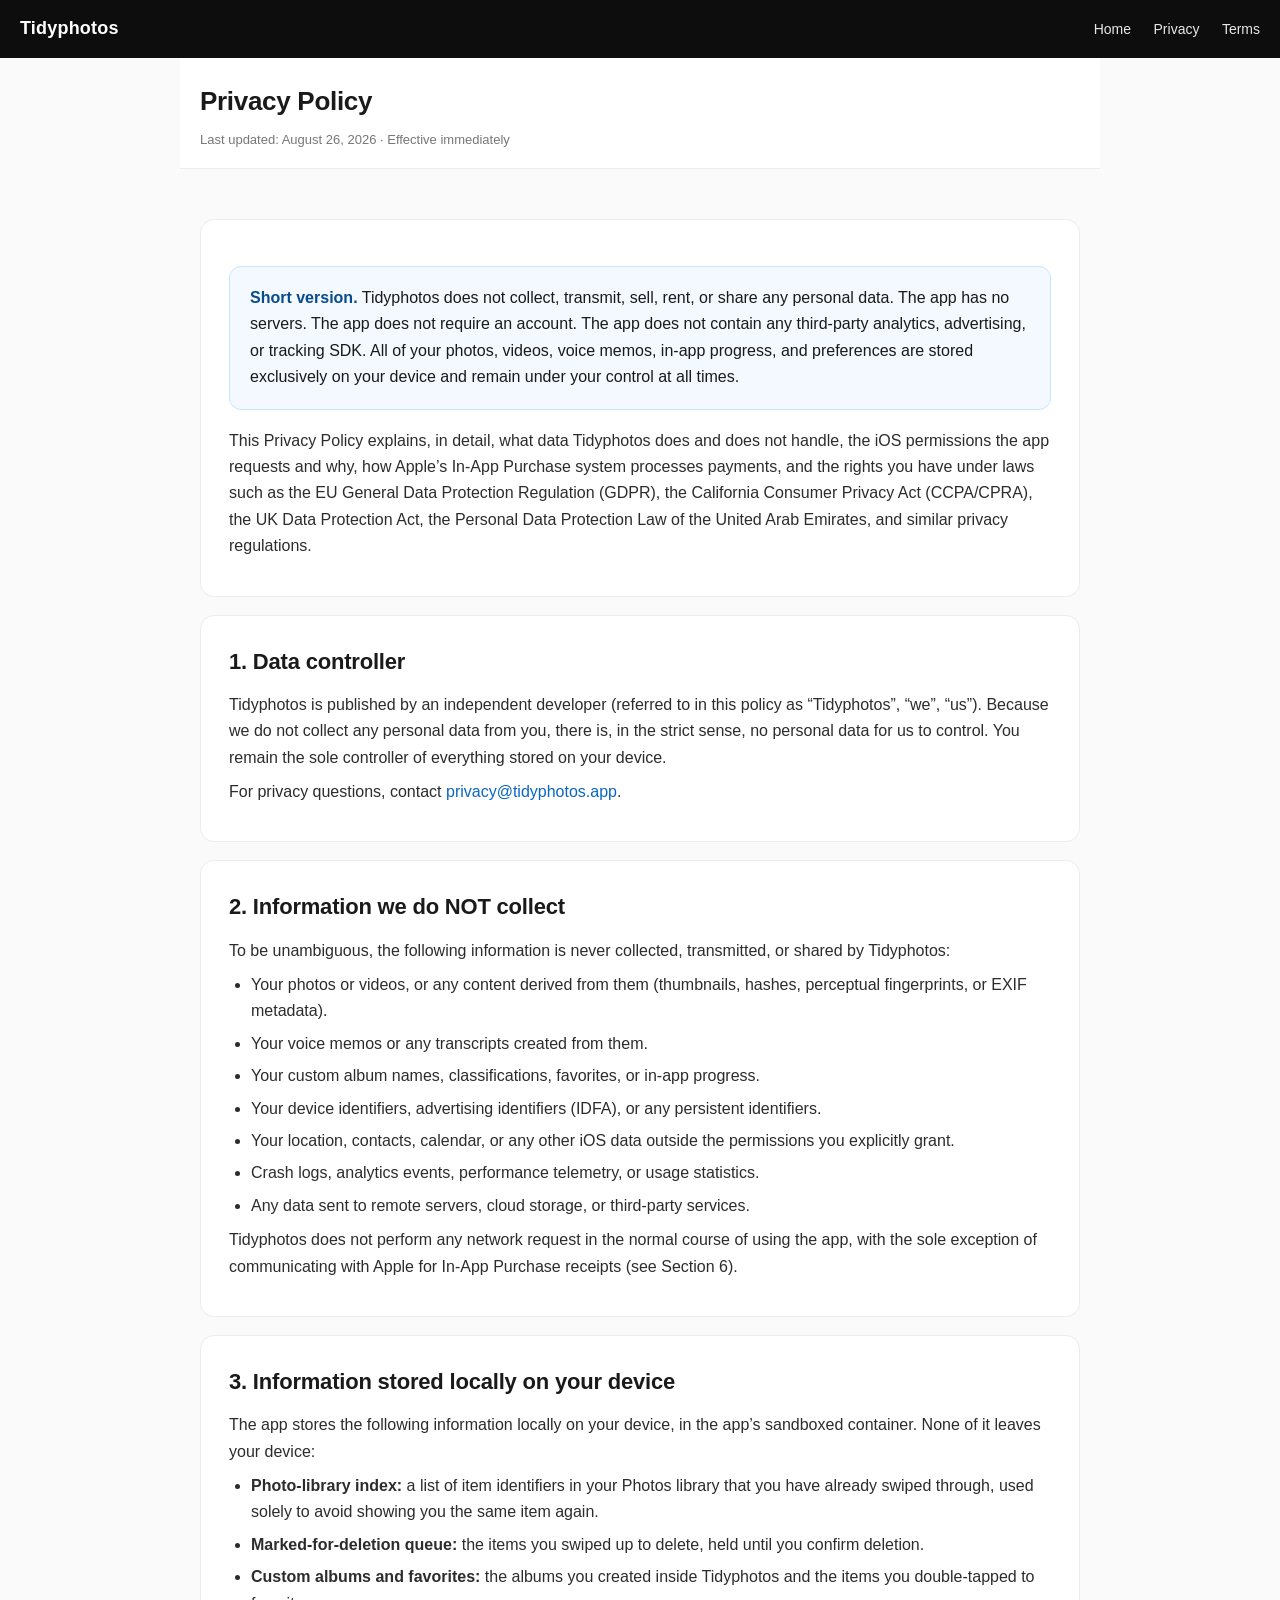
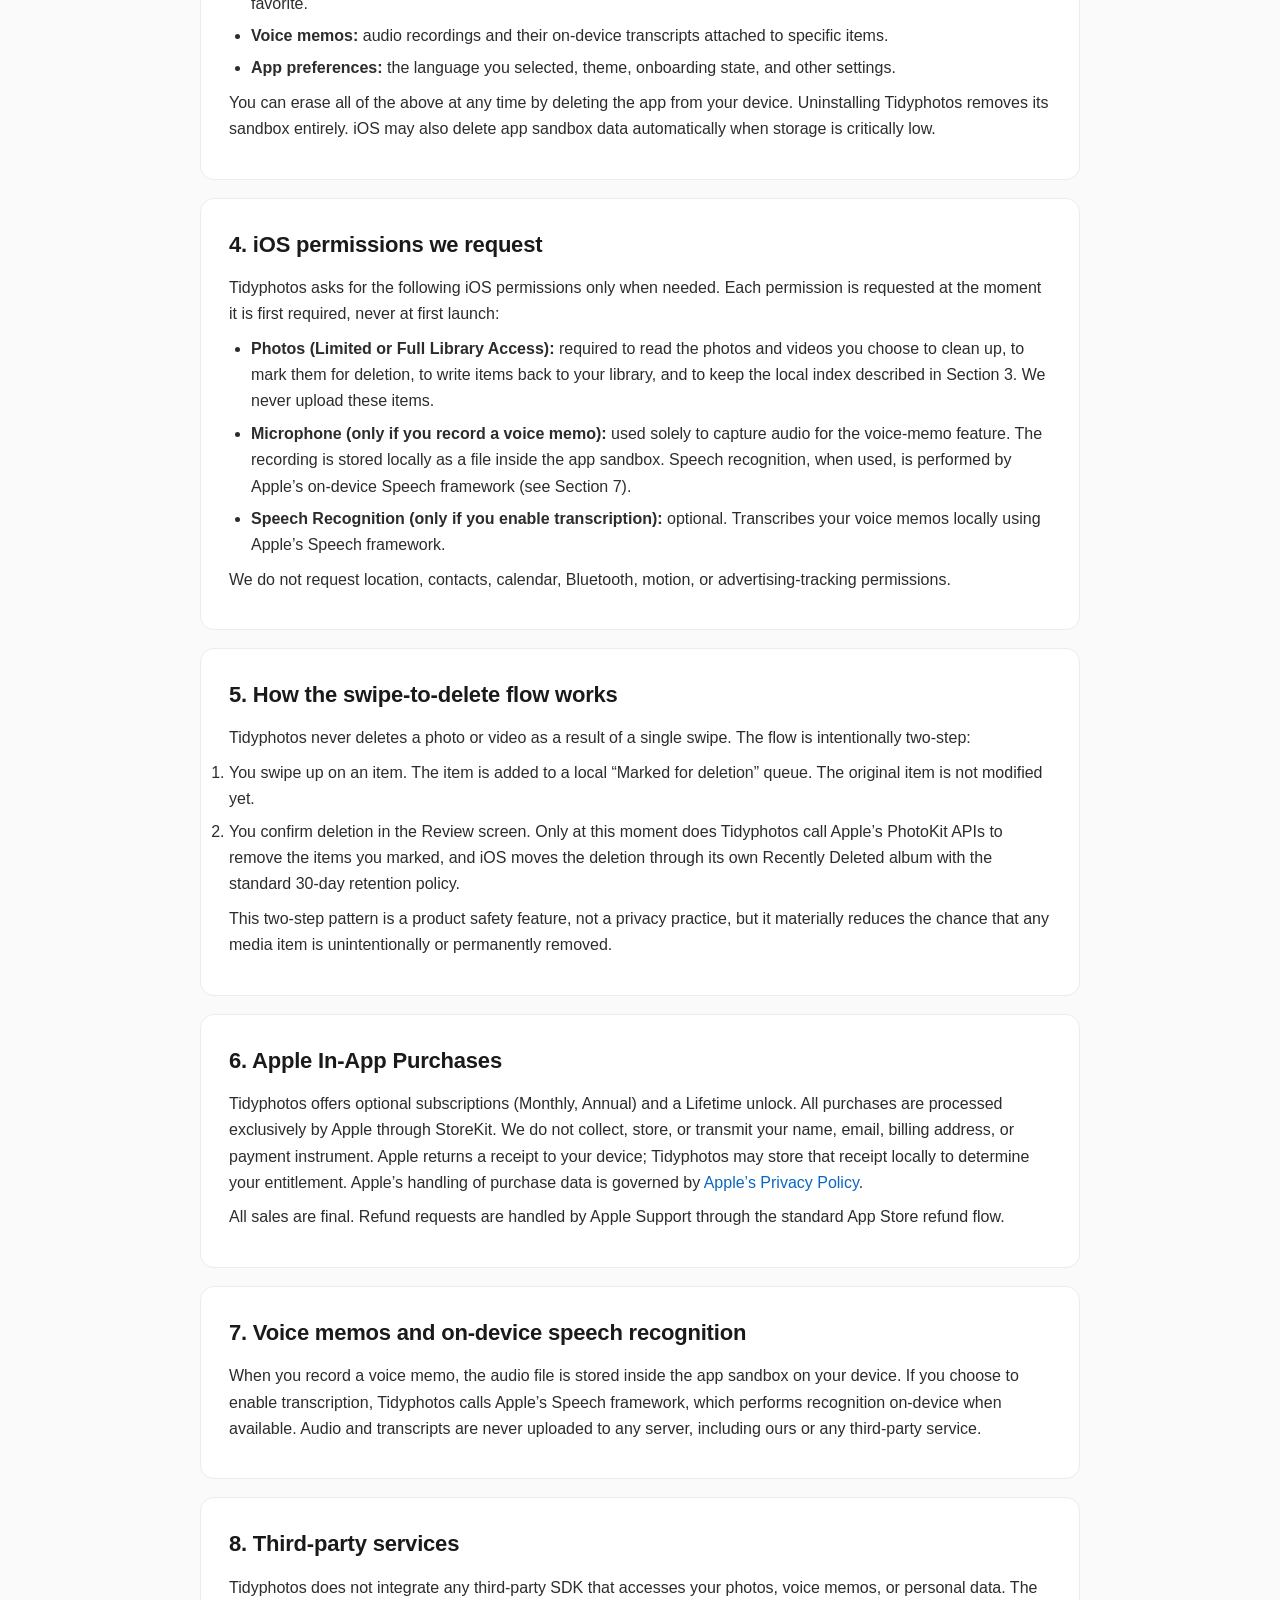
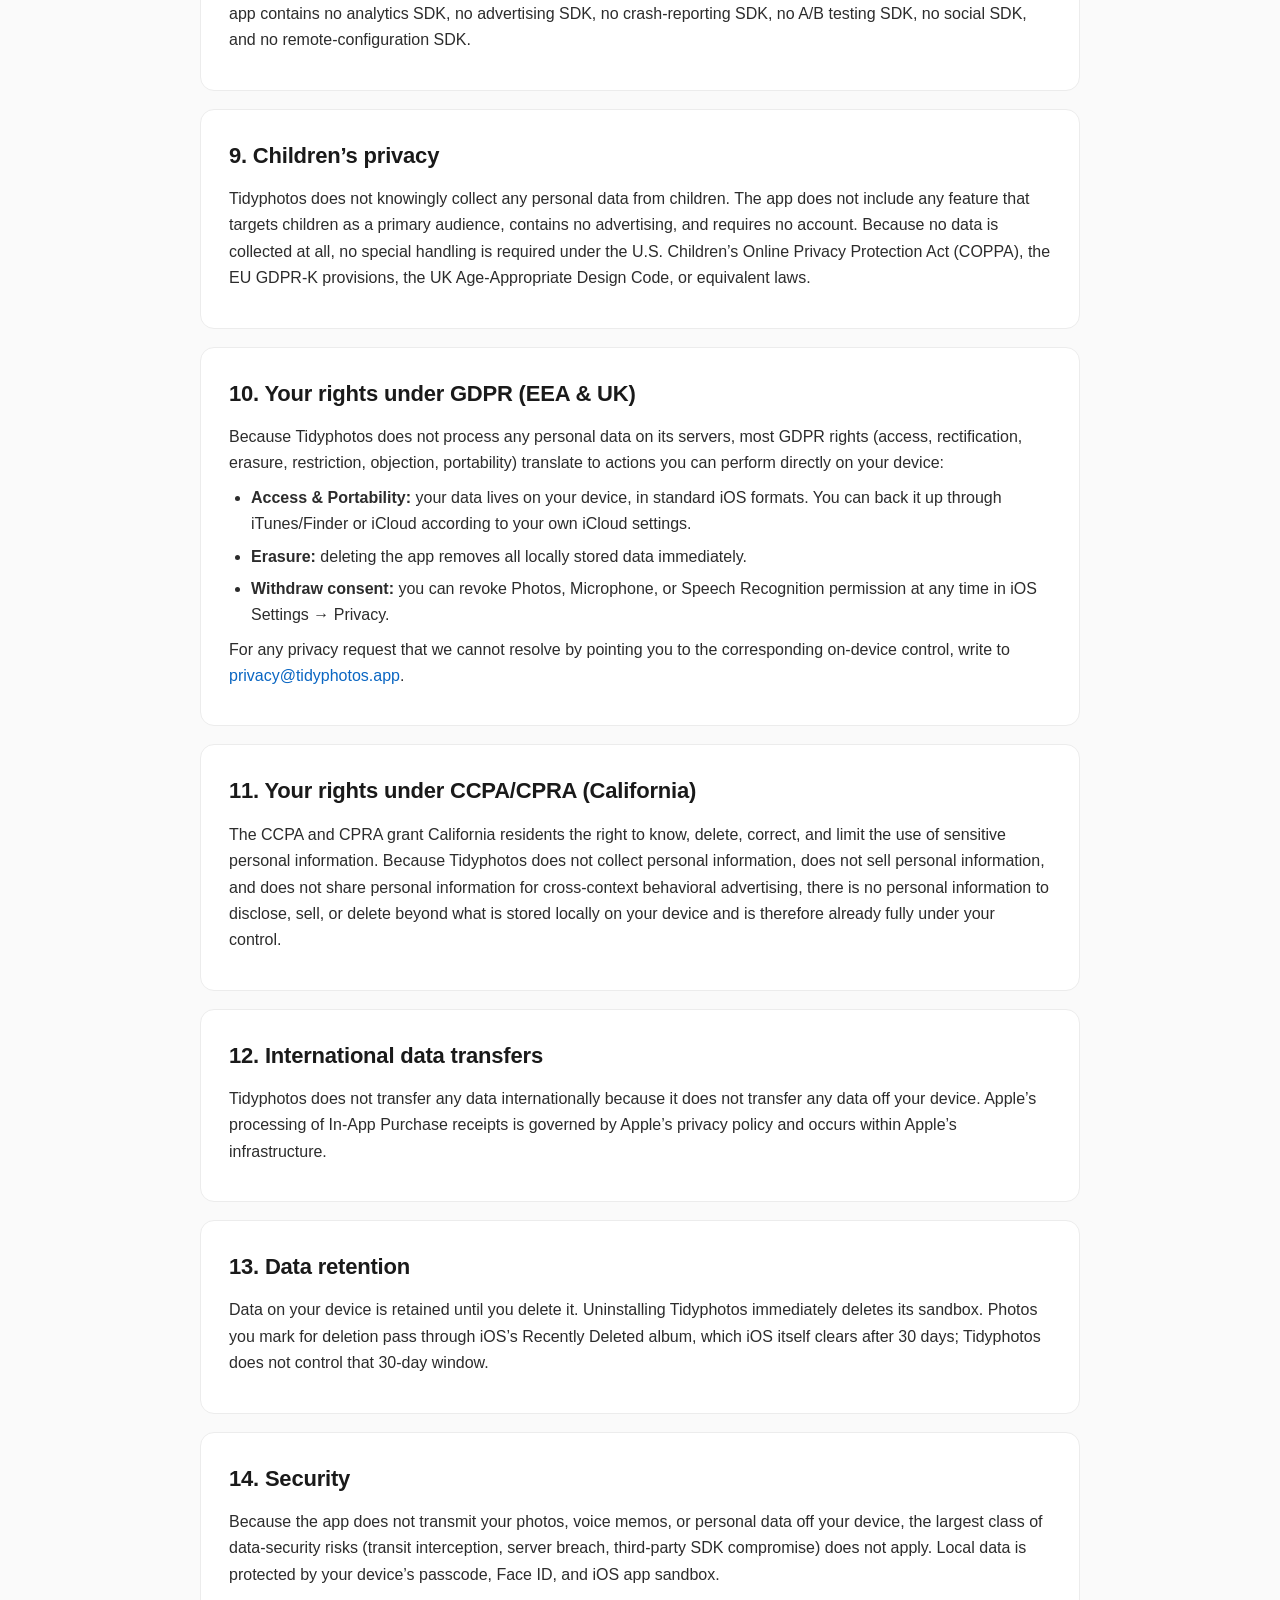
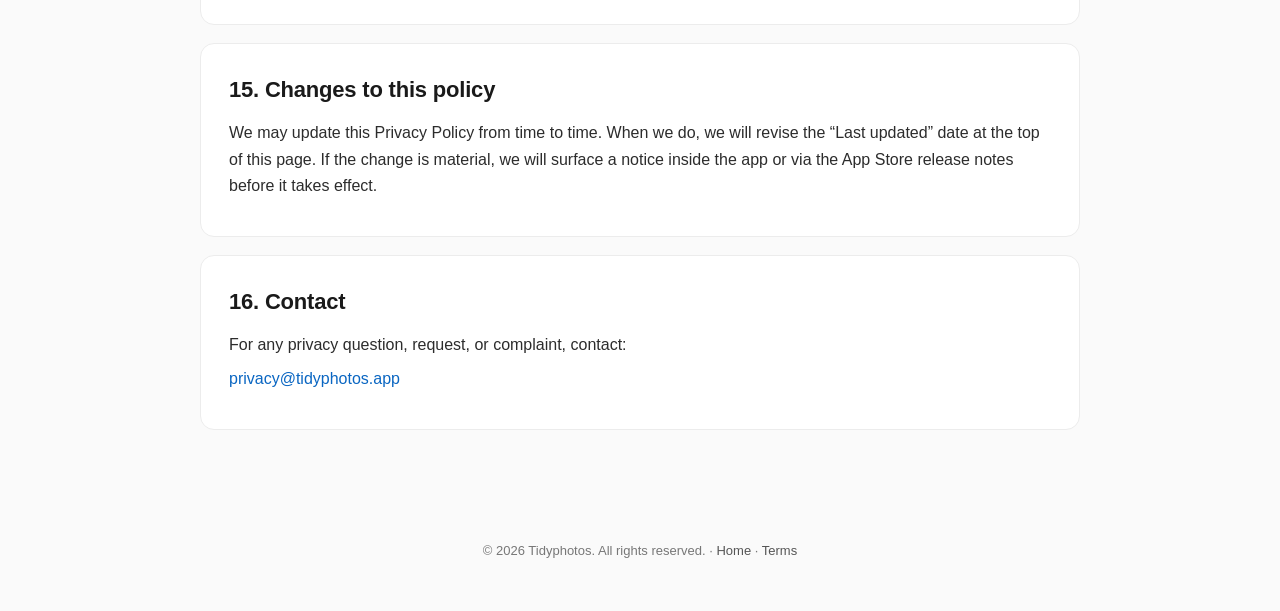
==== privacy.html @ f94b78f0 "Initial public site: landing, privacy policy, terms, App Store screenshots" ====
<!doctype html>
<html lang="en">
<head>
<meta charset="utf-8">
<meta name="viewport" content="width=device-width, initial-scale=1">
<title>Privacy Policy — Tidyphotos</title>
<meta name="description" content="Tidyphotos Privacy Policy. 100% on-device. No data collection. No servers. No third-party sharing.">
<link rel="stylesheet" href="styles.css">
</head>
<body class="legal">

<nav class="nav">
  <div class="brand">Tidyphotos</div>
  <div class="links">
    <a href="index.html">Home</a>
    <a href="privacy.html">Privacy</a>
    <a href="terms.html">Terms</a>
  </div>
</nav>

<header class="legal-head wrap">
  <h1>Privacy Policy</h1>
  <div class="meta">Last updated: August 26, 2026 &middot; Effective immediately</div>
</header>

<main class="wrap">

  <section class="block">
    <div class="callout">
      <strong>Short version.</strong> Tidyphotos does not collect, transmit, sell, rent, or share any personal data. The app has no servers. The app does not require an account. The app does not contain any third-party analytics, advertising, or tracking SDK. All of your photos, videos, voice memos, in-app progress, and preferences are stored exclusively on your device and remain under your control at all times.
    </div>
    <p>This Privacy Policy explains, in detail, what data Tidyphotos does and does not handle, the iOS permissions the app requests and why, how Apple&rsquo;s In-App Purchase system processes payments, and the rights you have under laws such as the EU General Data Protection Regulation (GDPR), the California Consumer Privacy Act (CCPA/CPRA), the UK Data Protection Act, the Personal Data Protection Law of the United Arab Emirates, and similar privacy regulations.</p>
  </section>

  <section class="block">
    <h2>1. Data controller</h2>
    <p>Tidyphotos is published by an independent developer (referred to in this policy as &ldquo;Tidyphotos&rdquo;, &ldquo;we&rdquo;, &ldquo;us&rdquo;). Because we do not collect any personal data from you, there is, in the strict sense, no personal data for us to control. You remain the sole controller of everything stored on your device.</p>
    <p>For privacy questions, contact <a href="mailto:privacy@tidyphotos.app">privacy@tidyphotos.app</a>.</p>
  </section>

  <section class="block">
    <h2>2. Information we do NOT collect</h2>
    <p>To be unambiguous, the following information is never collected, transmitted, or shared by Tidyphotos:</p>
    <ul>
      <li>Your photos or videos, or any content derived from them (thumbnails, hashes, perceptual fingerprints, or EXIF metadata).</li>
      <li>Your voice memos or any transcripts created from them.</li>
      <li>Your custom album names, classifications, favorites, or in-app progress.</li>
      <li>Your device identifiers, advertising identifiers (IDFA), or any persistent identifiers.</li>
      <li>Your location, contacts, calendar, or any other iOS data outside the permissions you explicitly grant.</li>
      <li>Crash logs, analytics events, performance telemetry, or usage statistics.</li>
      <li>Any data sent to remote servers, cloud storage, or third-party services.</li>
    </ul>
    <p>Tidyphotos does not perform any network request in the normal course of using the app, with the sole exception of communicating with Apple for In-App Purchase receipts (see Section 6).</p>
  </section>

  <section class="block">
    <h2>3. Information stored locally on your device</h2>
    <p>The app stores the following information locally on your device, in the app&rsquo;s sandboxed container. None of it leaves your device:</p>
    <ul>
      <li><strong>Photo-library index:</strong> a list of item identifiers in your Photos library that you have already swiped through, used solely to avoid showing you the same item again.</li>
      <li><strong>Marked-for-deletion queue:</strong> the items you swiped up to delete, held until you confirm deletion.</li>
      <li><strong>Custom albums and favorites:</strong> the albums you created inside Tidyphotos and the items you double-tapped to favorite.</li>
      <li><strong>Voice memos:</strong> audio recordings and their on-device transcripts attached to specific items.</li>
      <li><strong>App preferences:</strong> the language you selected, theme, onboarding state, and other settings.</li>
    </ul>
    <p>You can erase all of the above at any time by deleting the app from your device. Uninstalling Tidyphotos removes its sandbox entirely. iOS may also delete app sandbox data automatically when storage is critically low.</p>
  </section>

  <section class="block">
    <h2>4. iOS permissions we request</h2>
    <p>Tidyphotos asks for the following iOS permissions only when needed. Each permission is requested at the moment it is first required, never at first launch:</p>
    <ul>
      <li><strong>Photos (Limited or Full Library Access):</strong> required to read the photos and videos you choose to clean up, to mark them for deletion, to write items back to your library, and to keep the local index described in Section 3. We never upload these items.</li>
      <li><strong>Microphone (only if you record a voice memo):</strong> used solely to capture audio for the voice-memo feature. The recording is stored locally as a file inside the app sandbox. Speech recognition, when used, is performed by Apple&rsquo;s on-device Speech framework (see Section 7).</li>
      <li><strong>Speech Recognition (only if you enable transcription):</strong> optional. Transcribes your voice memos locally using Apple&rsquo;s Speech framework.</li>
    </ul>
    <p>We do not request location, contacts, calendar, Bluetooth, motion, or advertising-tracking permissions.</p>
  </section>

  <section class="block">
    <h2>5. How the swipe-to-delete flow works</h2>
    <p>Tidyphotos never deletes a photo or video as a result of a single swipe. The flow is intentionally two-step:</p>
    <ol>
      <li>You swipe up on an item. The item is added to a local &ldquo;Marked for deletion&rdquo; queue. The original item is not modified yet.</li>
      <li>You confirm deletion in the Review screen. Only at this moment does Tidyphotos call Apple&rsquo;s PhotoKit APIs to remove the items you marked, and iOS moves the deletion through its own Recently Deleted album with the standard 30-day retention policy.</li>
    </ol>
    <p>This two-step pattern is a product safety feature, not a privacy practice, but it materially reduces the chance that any media item is unintentionally or permanently removed.</p>
  </section>

  <section class="block">
    <h2>6. Apple In-App Purchases</h2>
    <p>Tidyphotos offers optional subscriptions (Monthly, Annual) and a Lifetime unlock. All purchases are processed exclusively by Apple through StoreKit. We do not collect, store, or transmit your name, email, billing address, or payment instrument. Apple returns a receipt to your device; Tidyphotos may store that receipt locally to determine your entitlement. Apple&rsquo;s handling of purchase data is governed by <a href="https://www.apple.com/legal/privacy/" rel="noopener">Apple&rsquo;s Privacy Policy</a>.</p>
    <p>All sales are final. Refund requests are handled by Apple Support through the standard App Store refund flow.</p>
  </section>

  <section class="block">
    <h2>7. Voice memos and on-device speech recognition</h2>
    <p>When you record a voice memo, the audio file is stored inside the app sandbox on your device. If you choose to enable transcription, Tidyphotos calls Apple&rsquo;s Speech framework, which performs recognition on-device when available. Audio and transcripts are never uploaded to any server, including ours or any third-party service.</p>
  </section>

  <section class="block">
    <h2>8. Third-party services</h2>
    <p>Tidyphotos does not integrate any third-party SDK that accesses your photos, voice memos, or personal data. The app contains no analytics SDK, no advertising SDK, no crash-reporting SDK, no A/B testing SDK, no social SDK, and no remote-configuration SDK.</p>
  </section>

  <section class="block">
    <h2>9. Children&rsquo;s privacy</h2>
    <p>Tidyphotos does not knowingly collect any personal data from children. The app does not include any feature that targets children as a primary audience, contains no advertising, and requires no account. Because no data is collected at all, no special handling is required under the U.S. Children&rsquo;s Online Privacy Protection Act (COPPA), the EU GDPR-K provisions, the UK Age-Appropriate Design Code, or equivalent laws.</p>
  </section>

  <section class="block">
    <h2>10. Your rights under GDPR (EEA &amp; UK)</h2>
    <p>Because Tidyphotos does not process any personal data on its servers, most GDPR rights (access, rectification, erasure, restriction, objection, portability) translate to actions you can perform directly on your device:</p>
    <ul>
      <li><strong>Access &amp; Portability:</strong> your data lives on your device, in standard iOS formats. You can back it up through iTunes/Finder or iCloud according to your own iCloud settings.</li>
      <li><strong>Erasure:</strong> deleting the app removes all locally stored data immediately.</li>
      <li><strong>Withdraw consent:</strong> you can revoke Photos, Microphone, or Speech Recognition permission at any time in iOS Settings &rarr; Privacy.</li>
    </ul>
    <p>For any privacy request that we cannot resolve by pointing you to the corresponding on-device control, write to <a href="mailto:privacy@tidyphotos.app">privacy@tidyphotos.app</a>.</p>
  </section>

  <section class="block">
    <h2>11. Your rights under CCPA/CPRA (California)</h2>
    <p>The CCPA and CPRA grant California residents the right to know, delete, correct, and limit the use of sensitive personal information. Because Tidyphotos does not collect personal information, does not sell personal information, and does not share personal information for cross-context behavioral advertising, there is no personal information to disclose, sell, or delete beyond what is stored locally on your device and is therefore already fully under your control.</p>
  </section>

  <section class="block">
    <h2>12. International data transfers</h2>
    <p>Tidyphotos does not transfer any data internationally because it does not transfer any data off your device. Apple&rsquo;s processing of In-App Purchase receipts is governed by Apple&rsquo;s privacy policy and occurs within Apple&rsquo;s infrastructure.</p>
  </section>

  <section class="block">
    <h2>13. Data retention</h2>
    <p>Data on your device is retained until you delete it. Uninstalling Tidyphotos immediately deletes its sandbox. Photos you mark for deletion pass through iOS&rsquo;s Recently Deleted album, which iOS itself clears after 30 days; Tidyphotos does not control that 30-day window.</p>
  </section>

  <section class="block">
    <h2>14. Security</h2>
    <p>Because the app does not transmit your photos, voice memos, or personal data off your device, the largest class of data-security risks (transit interception, server breach, third-party SDK compromise) does not apply. Local data is protected by your device&rsquo;s passcode, Face ID, and iOS app sandbox.</p>
  </section>

  <section class="block">
    <h2>15. Changes to this policy</h2>
    <p>We may update this Privacy Policy from time to time. When we do, we will revise the &ldquo;Last updated&rdquo; date at the top of this page. If the change is material, we will surface a notice inside the app or via the App Store release notes before it takes effect.</p>
  </section>

  <section class="block">
    <h2>16. Contact</h2>
    <p>For any privacy question, request, or complaint, contact:</p>
    <p><a href="mailto:privacy@tidyphotos.app">privacy@tidyphotos.app</a></p>
  </section>

</main>

<footer>
  &copy; 2026 Tidyphotos. All rights reserved.
  &middot; <a href="index.html">Home</a>
  &middot; <a href="terms.html">Terms</a>
</footer>

</body>
</html>
---- styles.css ----
/* ===== Base ===== */
* { box-sizing: border-box; margin: 0; padding: 0; }
html { -webkit-text-size-adjust: 100%; }
body {
  font-family: -apple-system, BlinkMacSystemFont, "SF Pro Text", "Helvetica Neue", Arial, sans-serif;
  font-size: 16px;
  line-height: 1.65;
  color: #1a1a1a;
  background: #fafafa;
}
a { color: #0a66c2; text-decoration: none; }
a:hover { text-decoration: underline; }
img { max-width: 100%; height: auto; display: block; }

/* ===== Layout ===== */
.wrap { max-width: 920px; margin: 0 auto; padding: 32px 20px 80px; }
.nav {
  background: #0d0d0d;
  color: #fff;
  padding: 14px 20px;
  display: flex;
  align-items: center;
  justify-content: space-between;
}
.nav .brand { font-weight: 700; font-size: 18px; letter-spacing: 0.2px; }
.nav .links a { color: #fff; margin-left: 18px; font-size: 14px; opacity: 0.9; }
.nav .links a:hover { opacity: 1; text-decoration: underline; }

/* ===== Hero (index only) ===== */
.hero {
  background: linear-gradient(160deg, #111 0%, #2a2a2a 100%);
  color: #fff;
  padding: 64px 20px 56px;
  text-align: center;
}
.hero h1 { font-size: 40px; font-weight: 800; letter-spacing: -0.5px; }
.hero .sub { font-size: 18px; opacity: 0.85; margin-top: 12px; }
.hero .badges {
  margin-top: 24px;
  display: inline-flex;
  gap: 10px;
  flex-wrap: wrap;
  justify-content: center;
}
.hero .badge {
  border: 1px solid rgba(255,255,255,0.25);
  border-radius: 999px;
  padding: 6px 14px;
  font-size: 13px;
  background: rgba(255,255,255,0.06);
}

/* ===== Section ===== */
section.block {
  background: #fff;
  border: 1px solid #ececec;
  border-radius: 14px;
  padding: 28px 28px;
  margin-top: 18px;
}
section.block h2 {
  font-size: 22px;
  font-weight: 700;
  margin-bottom: 12px;
  letter-spacing: -0.2px;
}
section.block h3 {
  font-size: 16px;
  font-weight: 700;
  margin-top: 18px;
  margin-bottom: 6px;
}
section.block p { margin: 8px 0; color: #2c2c2c; }
section.block ul { margin: 8px 0 8px 22px; }
section.block li { margin: 6px 0; color: #2c2c2c; }

/* ===== Highlight box ===== */
.callout {
  border: 1px solid #c8e6ff;
  background: #f3f9ff;
  border-radius: 12px;
  padding: 18px 20px;
  margin: 18px 0;
}
.callout strong { color: #084c8d; }

/* ===== Gallery (index only) ===== */
.gallery { padding: 32px 20px 8px; }
.gallery h2 { text-align: center; font-size: 22px; margin-bottom: 18px; }
.gallery .row { display: flex; gap: 16px; overflow-x: auto; padding: 8px 4px 20px; scroll-snap-type: x mandatory; }
.gallery .row img {
  flex: 0 0 auto;
  width: 240px;
  border-radius: 22px;
  box-shadow: 0 8px 24px rgba(0,0,0,0.10);
  scroll-snap-align: start;
}
.gallery .row.ipad img { width: 320px; border-radius: 18px; }

/* ===== Footer ===== */
footer {
  text-align: center;
  color: #777;
  font-size: 13px;
  padding: 30px 20px 50px;
}
footer a { color: #555; }

/* ===== Legal pages niceties ===== */
.legal header.legal-head {
  background: #fff;
  border-bottom: 1px solid #ececec;
  padding: 22px 20px 18px;
}
.legal header.legal-head h1 { font-size: 26px; letter-spacing: -0.3px; }
.legal header.legal-head .meta { color: #777; font-size: 13px; margin-top: 6px; }
.toc { font-size: 14px; }
.toc a { color: #2a2a2a; }
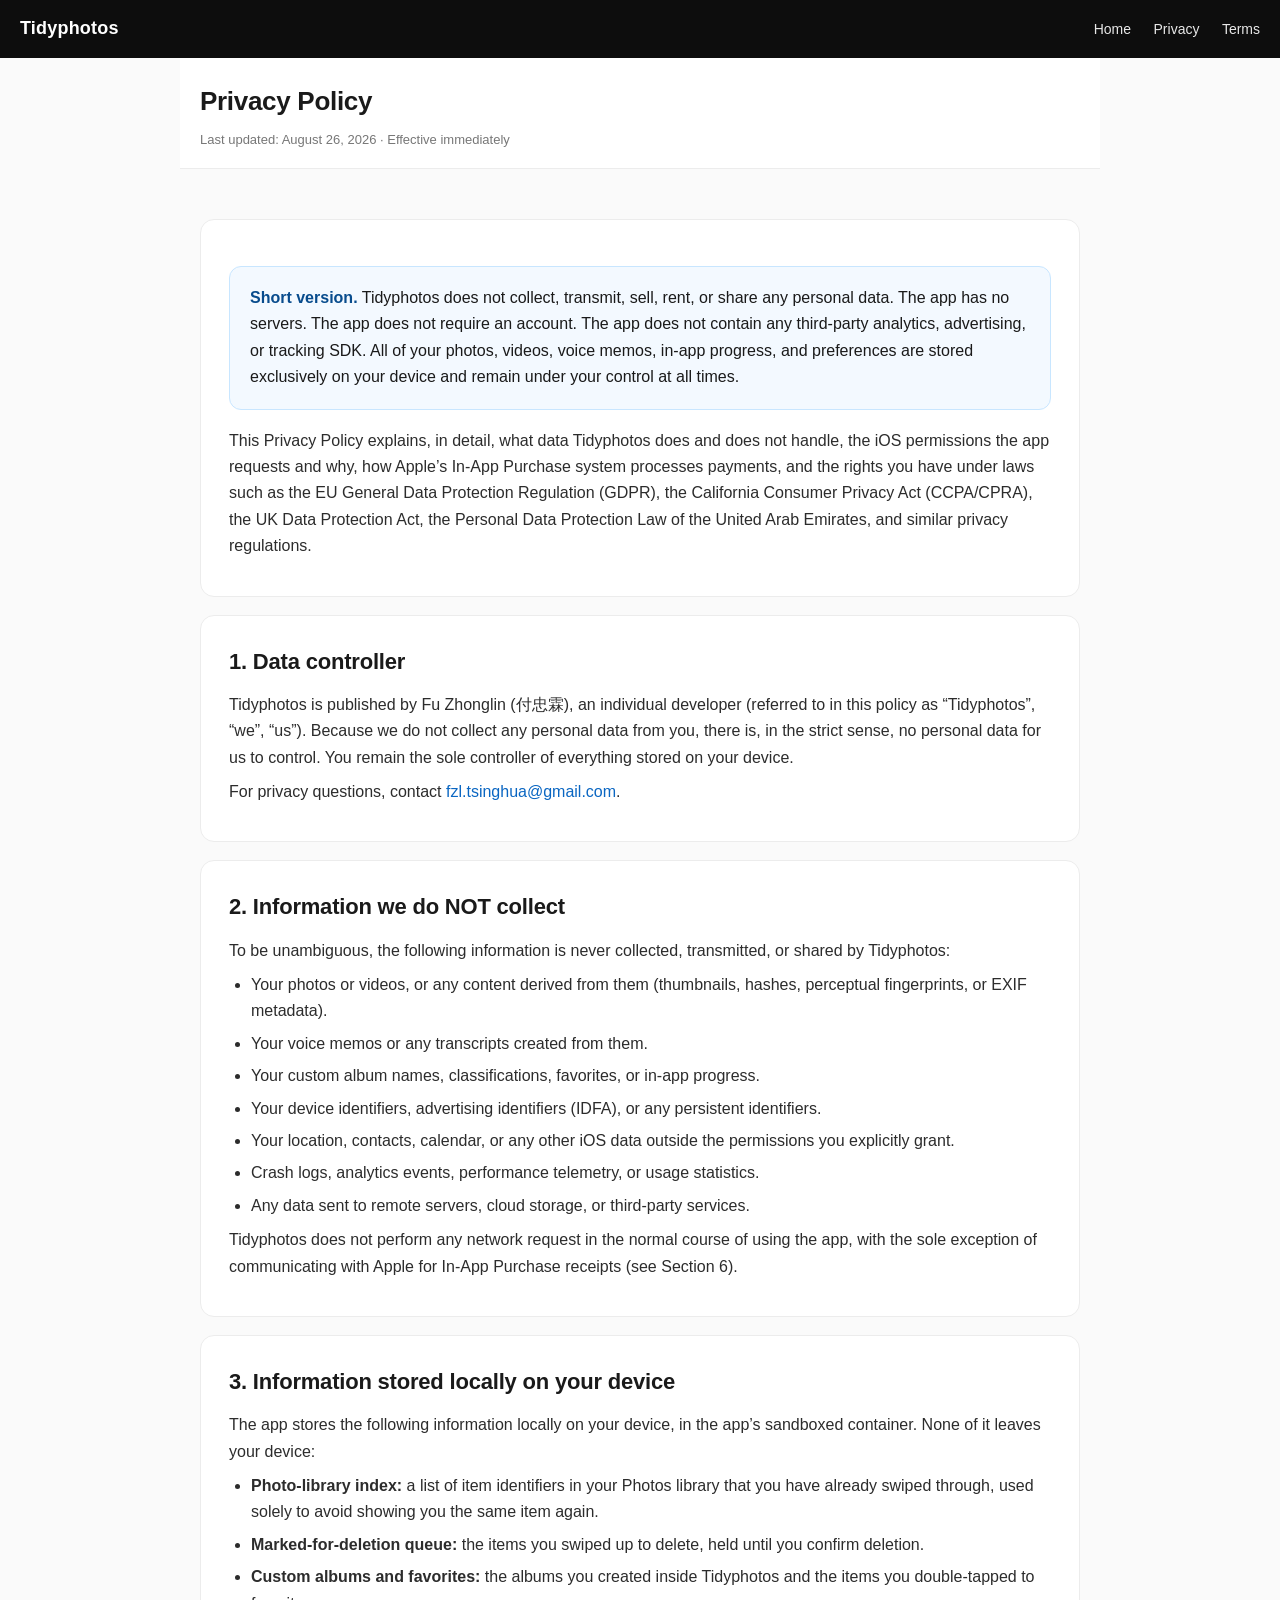
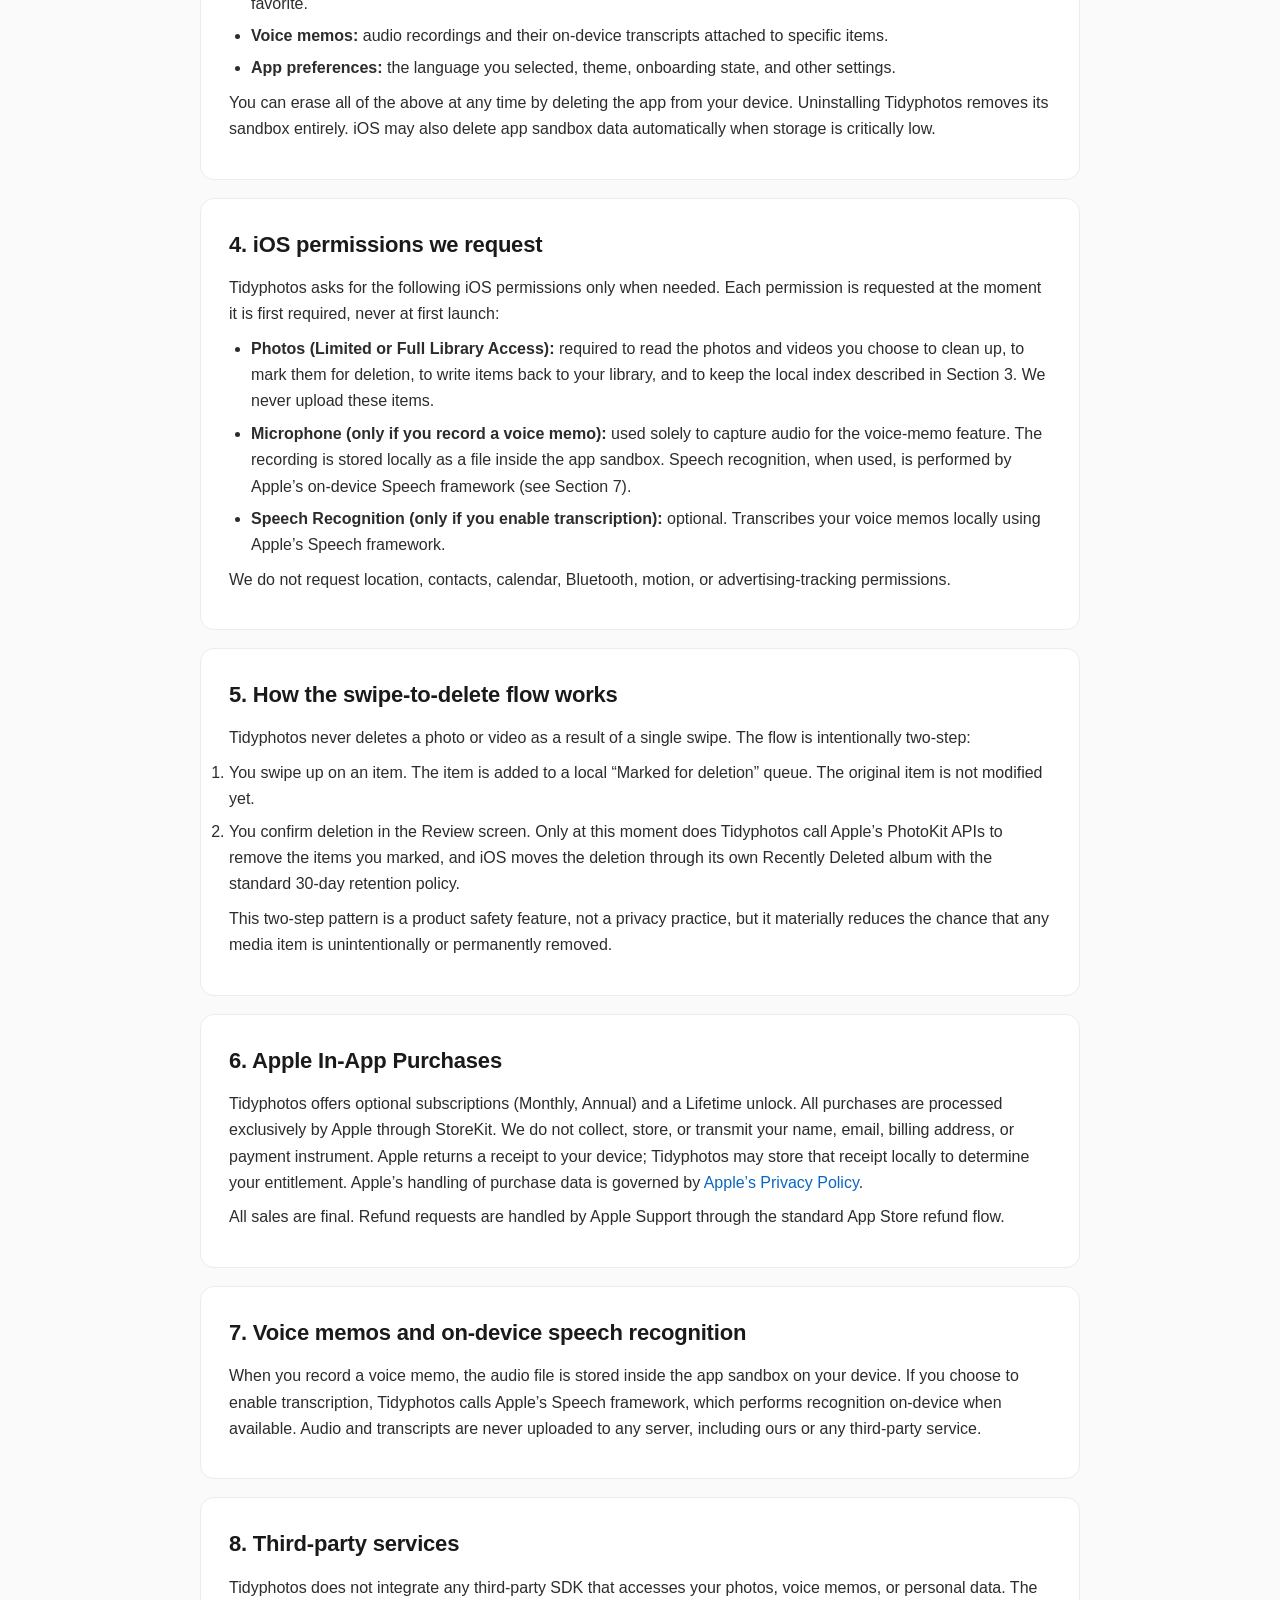
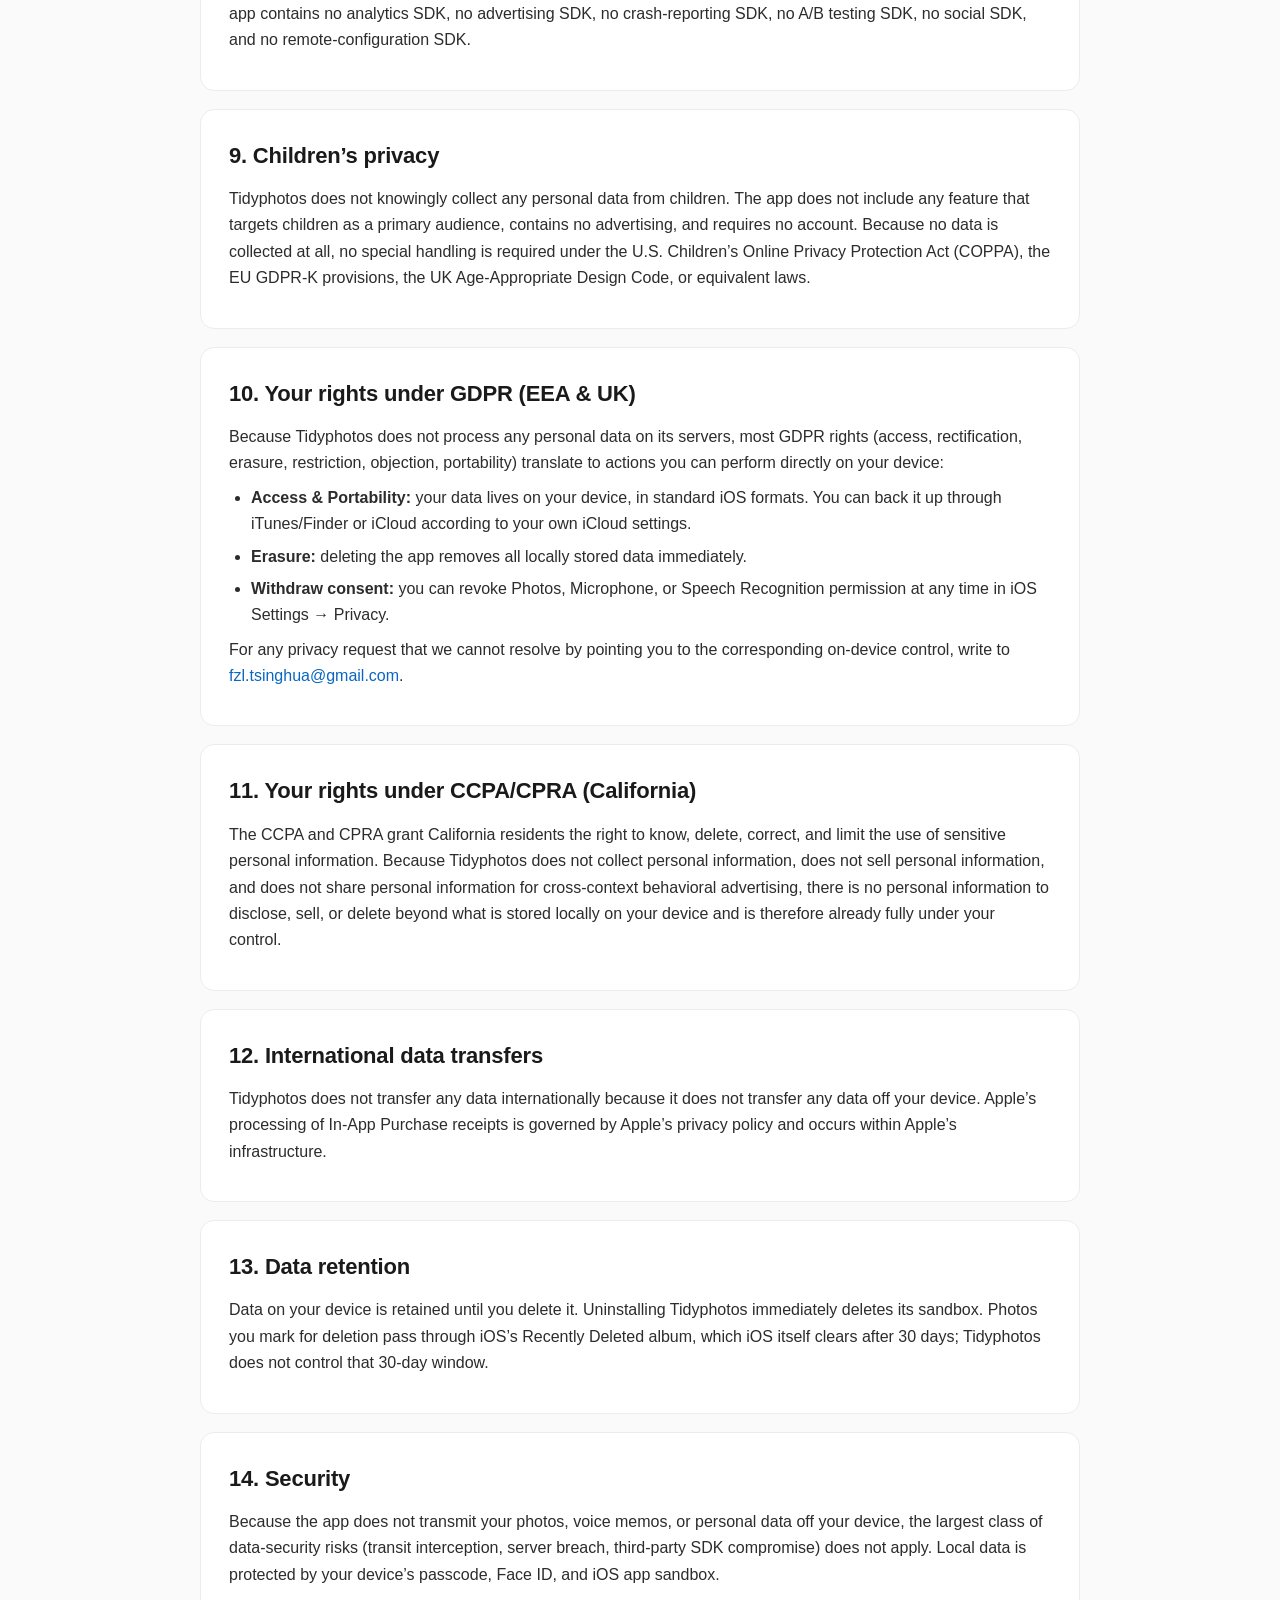
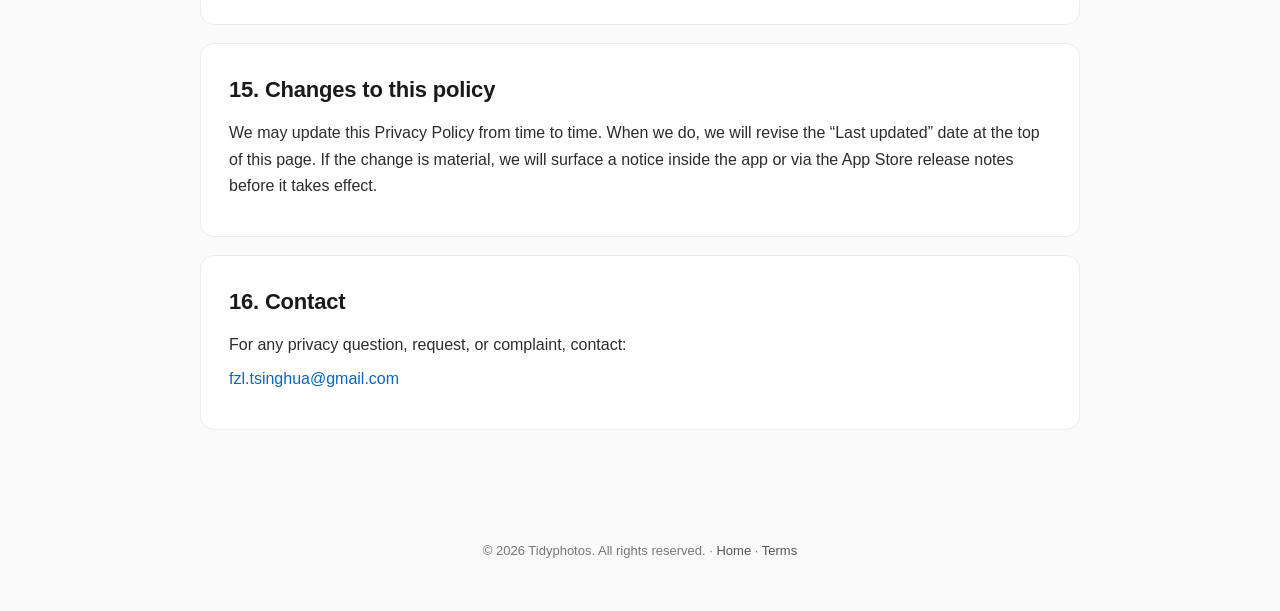
==== commit 83f8cafe: "Replace placeholders with real publisher info: Fu Zhonglin (付忠霖), fzl.tsinghua@gmail.com" ====
--- a/privacy.html
+++ b/privacy.html
@@ -34,8 +34,8 @@
 
   <section class="block">
     <h2>1. Data controller</h2>
-    <p>Tidyphotos is published by an independent developer (referred to in this policy as &ldquo;Tidyphotos&rdquo;, &ldquo;we&rdquo;, &ldquo;us&rdquo;). Because we do not collect any personal data from you, there is, in the strict sense, no personal data for us to control. You remain the sole controller of everything stored on your device.</p>
-    <p>For privacy questions, contact <a href="mailto:privacy@tidyphotos.app">privacy@tidyphotos.app</a>.</p>
+    <p>Tidyphotos is published by Fu Zhonglin (付忠霖), an individual developer (referred to in this policy as &ldquo;Tidyphotos&rdquo;, &ldquo;we&rdquo;, &ldquo;us&rdquo;). Because we do not collect any personal data from you, there is, in the strict sense, no personal data for us to control. You remain the sole controller of everything stored on your device.</p>
+    <p>For privacy questions, contact <a href="mailto:fzl.tsinghua@gmail.com">fzl.tsinghua@gmail.com</a>.</p>
   </section>
 
   <section class="block">
@@ -116,7 +116,7 @@
       <li><strong>Erasure:</strong> deleting the app removes all locally stored data immediately.</li>
       <li><strong>Withdraw consent:</strong> you can revoke Photos, Microphone, or Speech Recognition permission at any time in iOS Settings &rarr; Privacy.</li>
     </ul>
-    <p>For any privacy request that we cannot resolve by pointing you to the corresponding on-device control, write to <a href="mailto:privacy@tidyphotos.app">privacy@tidyphotos.app</a>.</p>
+    <p>For any privacy request that we cannot resolve by pointing you to the corresponding on-device control, write to <a href="mailto:fzl.tsinghua@gmail.com">fzl.tsinghua@gmail.com</a>.</p>
   </section>
 
   <section class="block">
@@ -147,7 +147,7 @@
   <section class="block">
     <h2>16. Contact</h2>
     <p>For any privacy question, request, or complaint, contact:</p>
-    <p><a href="mailto:privacy@tidyphotos.app">privacy@tidyphotos.app</a></p>
+    <p><a href="mailto:fzl.tsinghua@gmail.com">fzl.tsinghua@gmail.com</a></p>
   </section>
 
 </main>
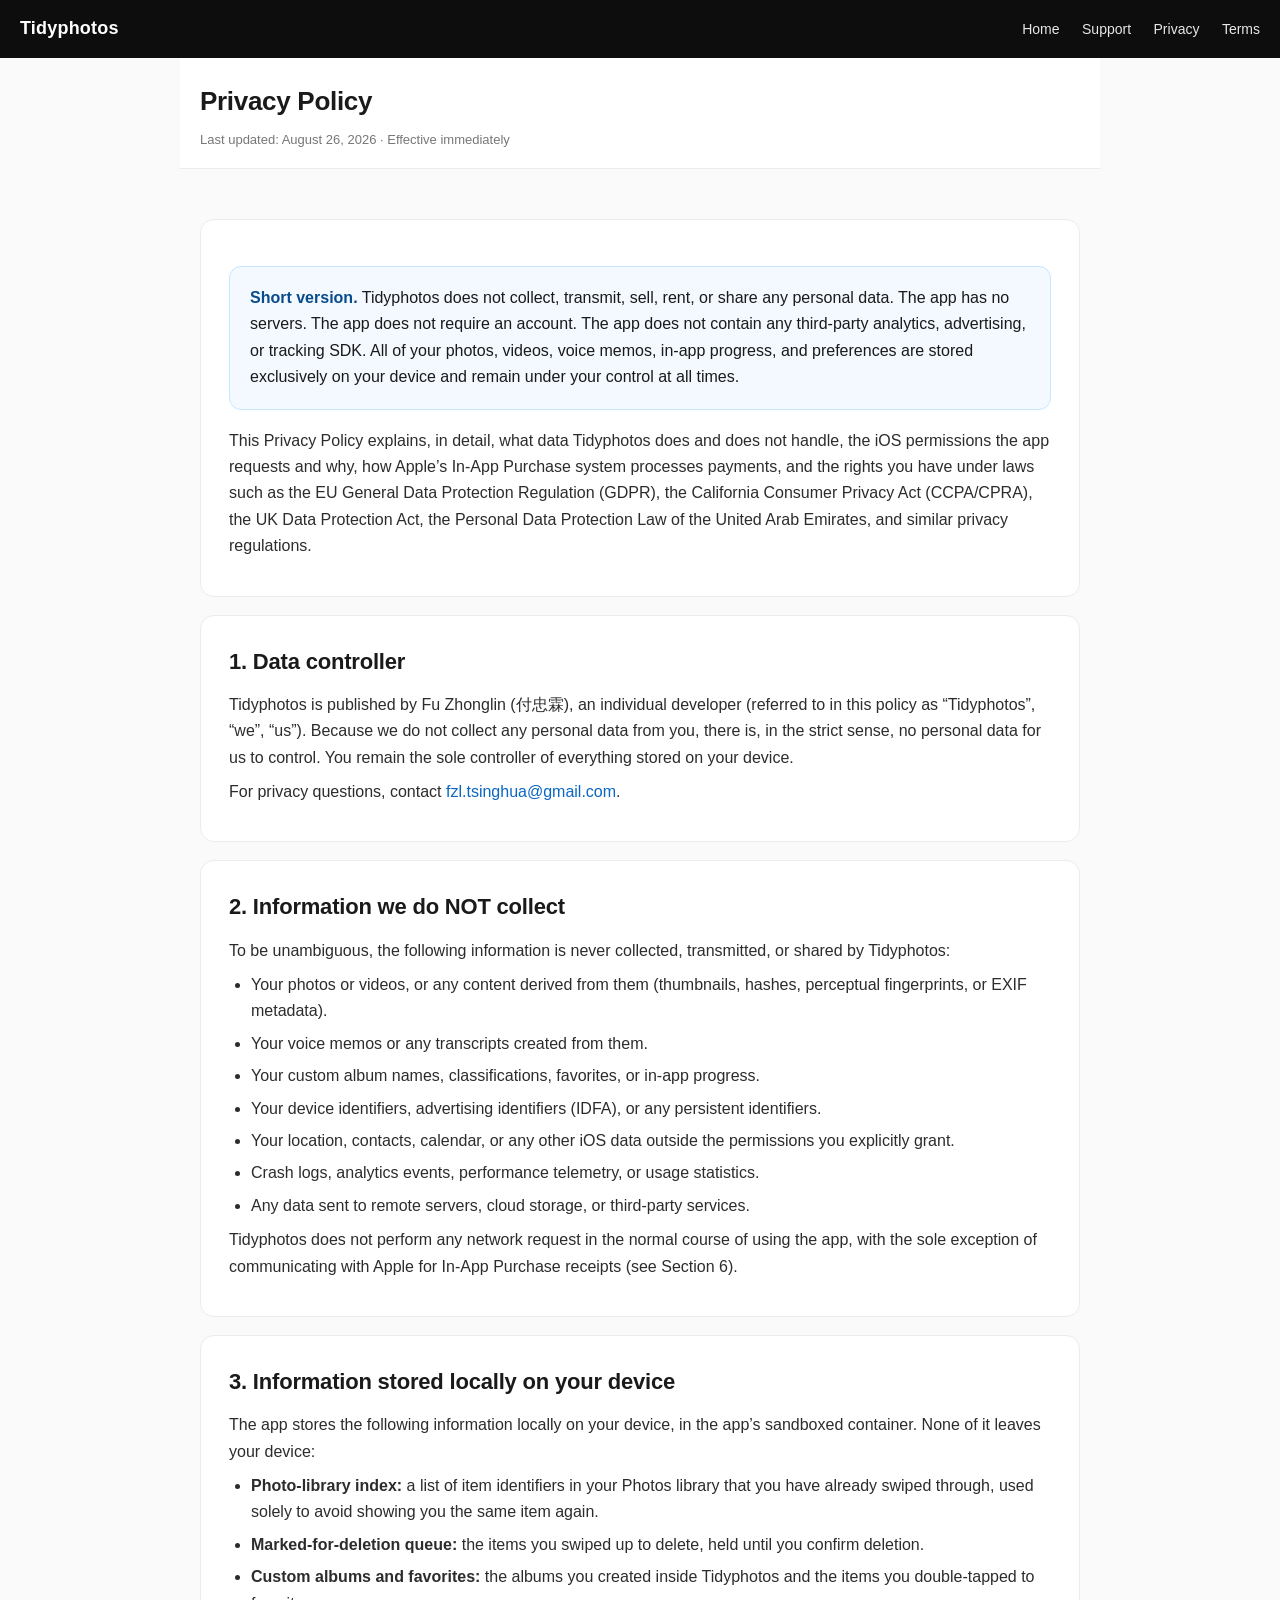
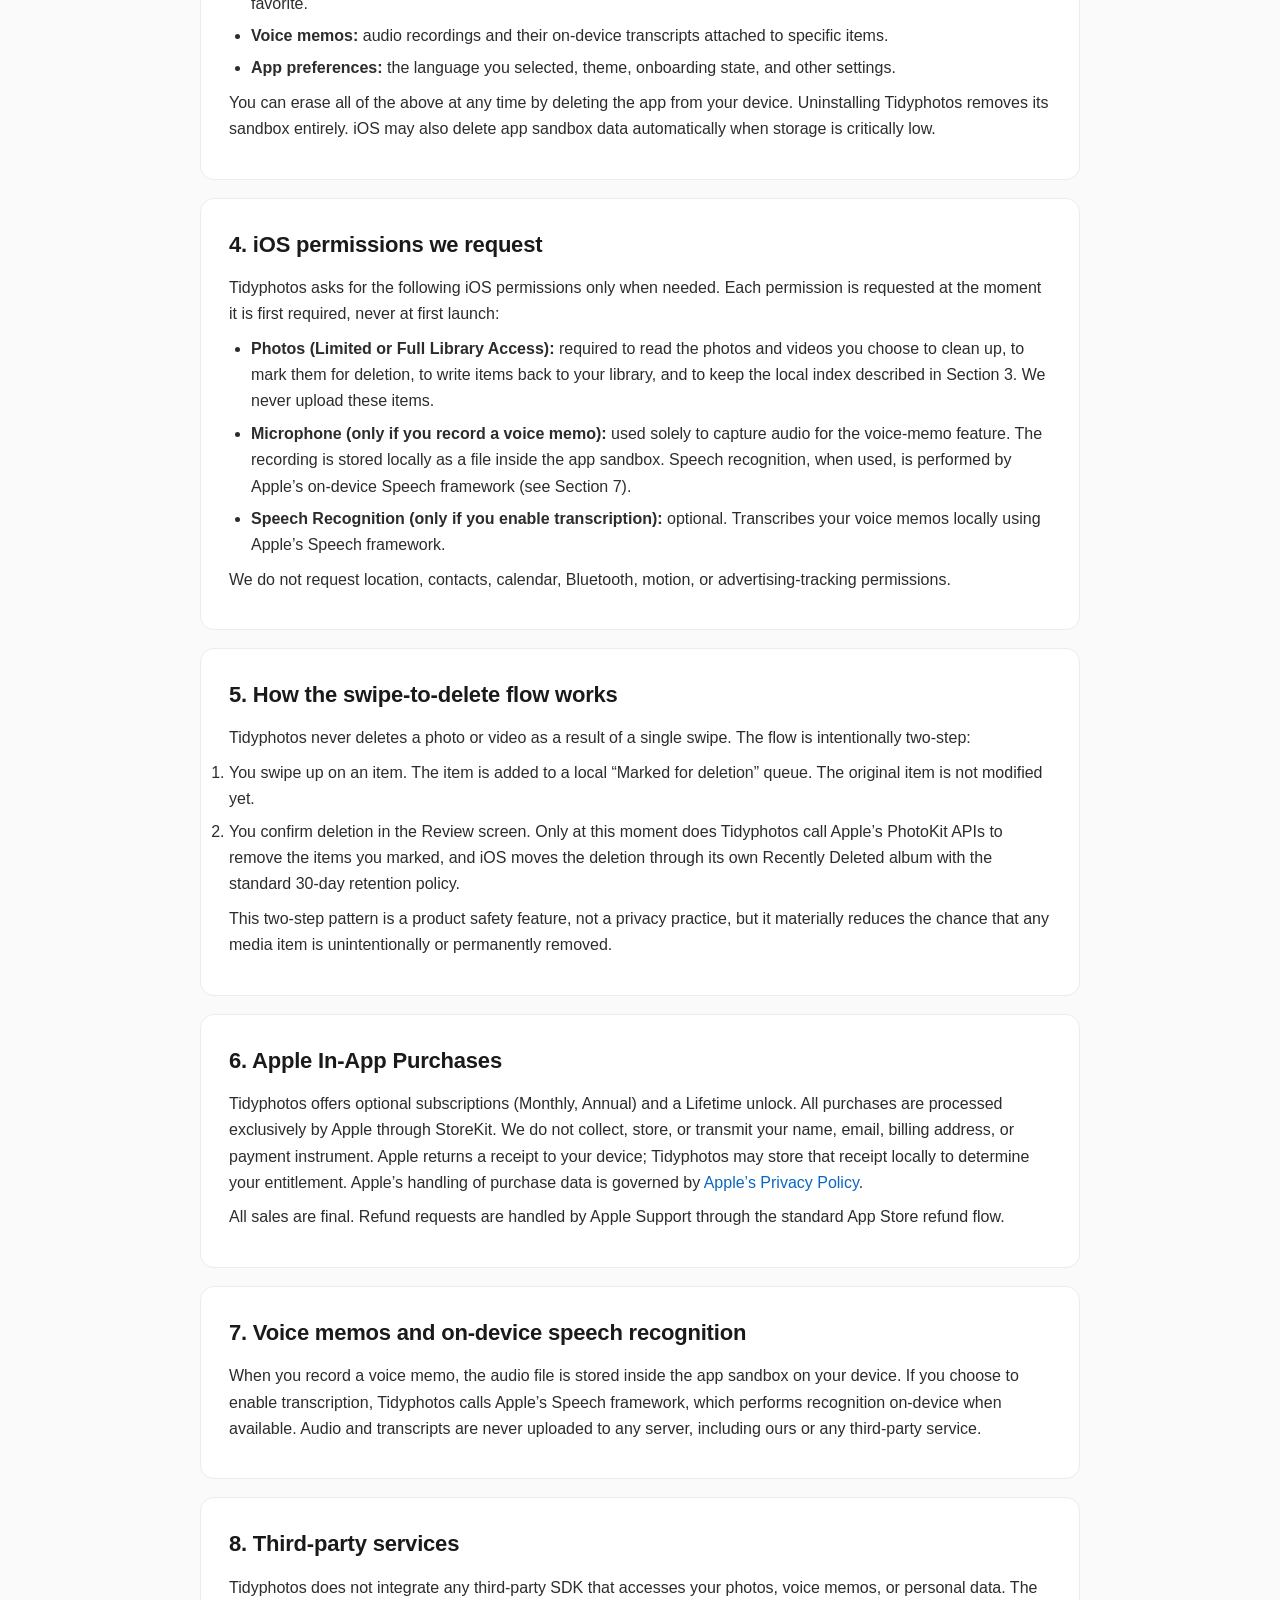
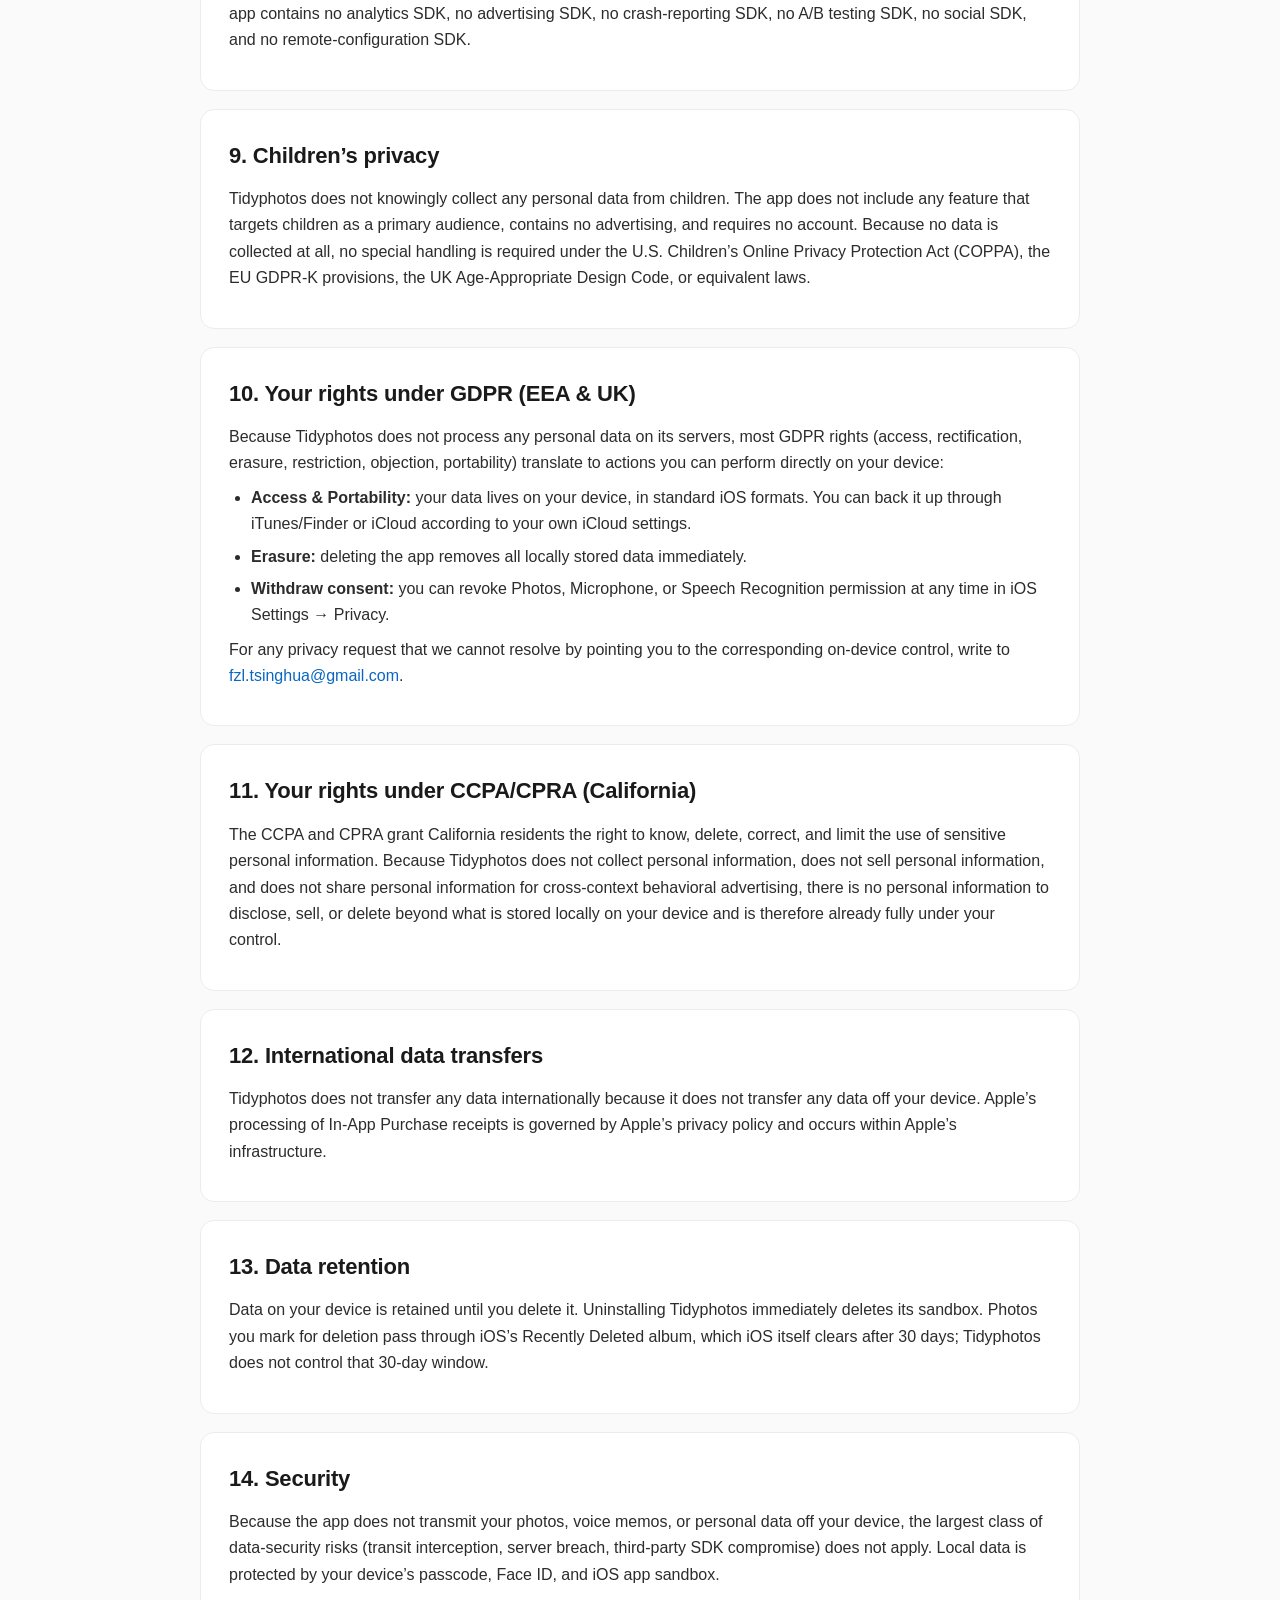
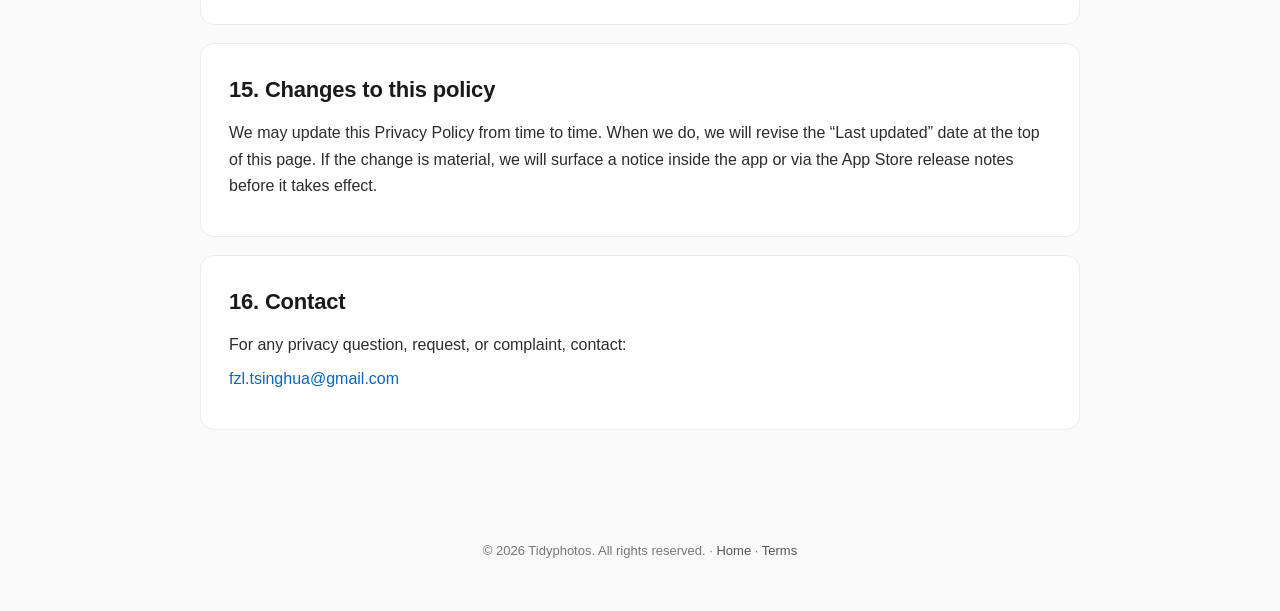
==== commit 79a20558: "Add Support page (FAQ + troubleshooting + contact); wire Support link into nav and footer; document " ====
--- a/privacy.html
+++ b/privacy.html
@@ -13,6 +13,7 @@
   <div class="brand">Tidyphotos</div>
   <div class="links">
     <a href="index.html">Home</a>
+    <a href="support.html">Support</a>
     <a href="privacy.html">Privacy</a>
     <a href="terms.html">Terms</a>
   </div>
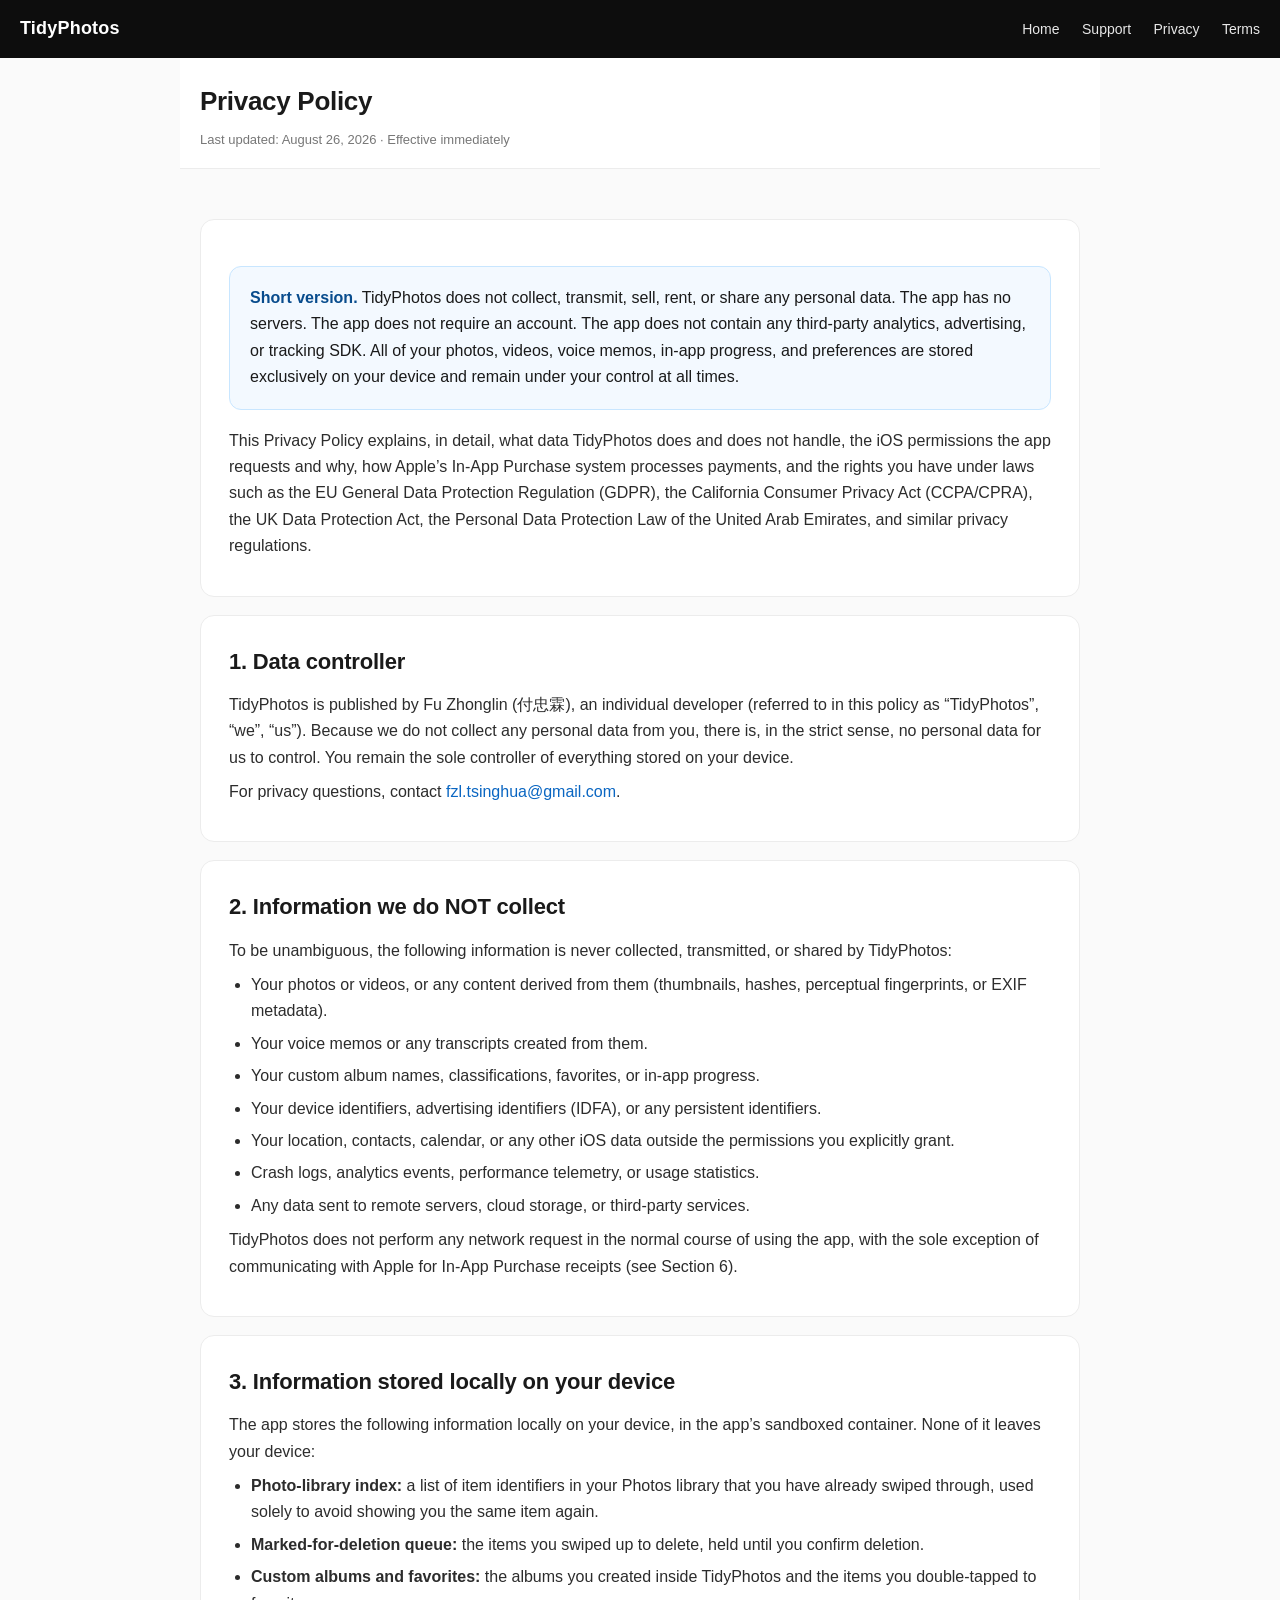
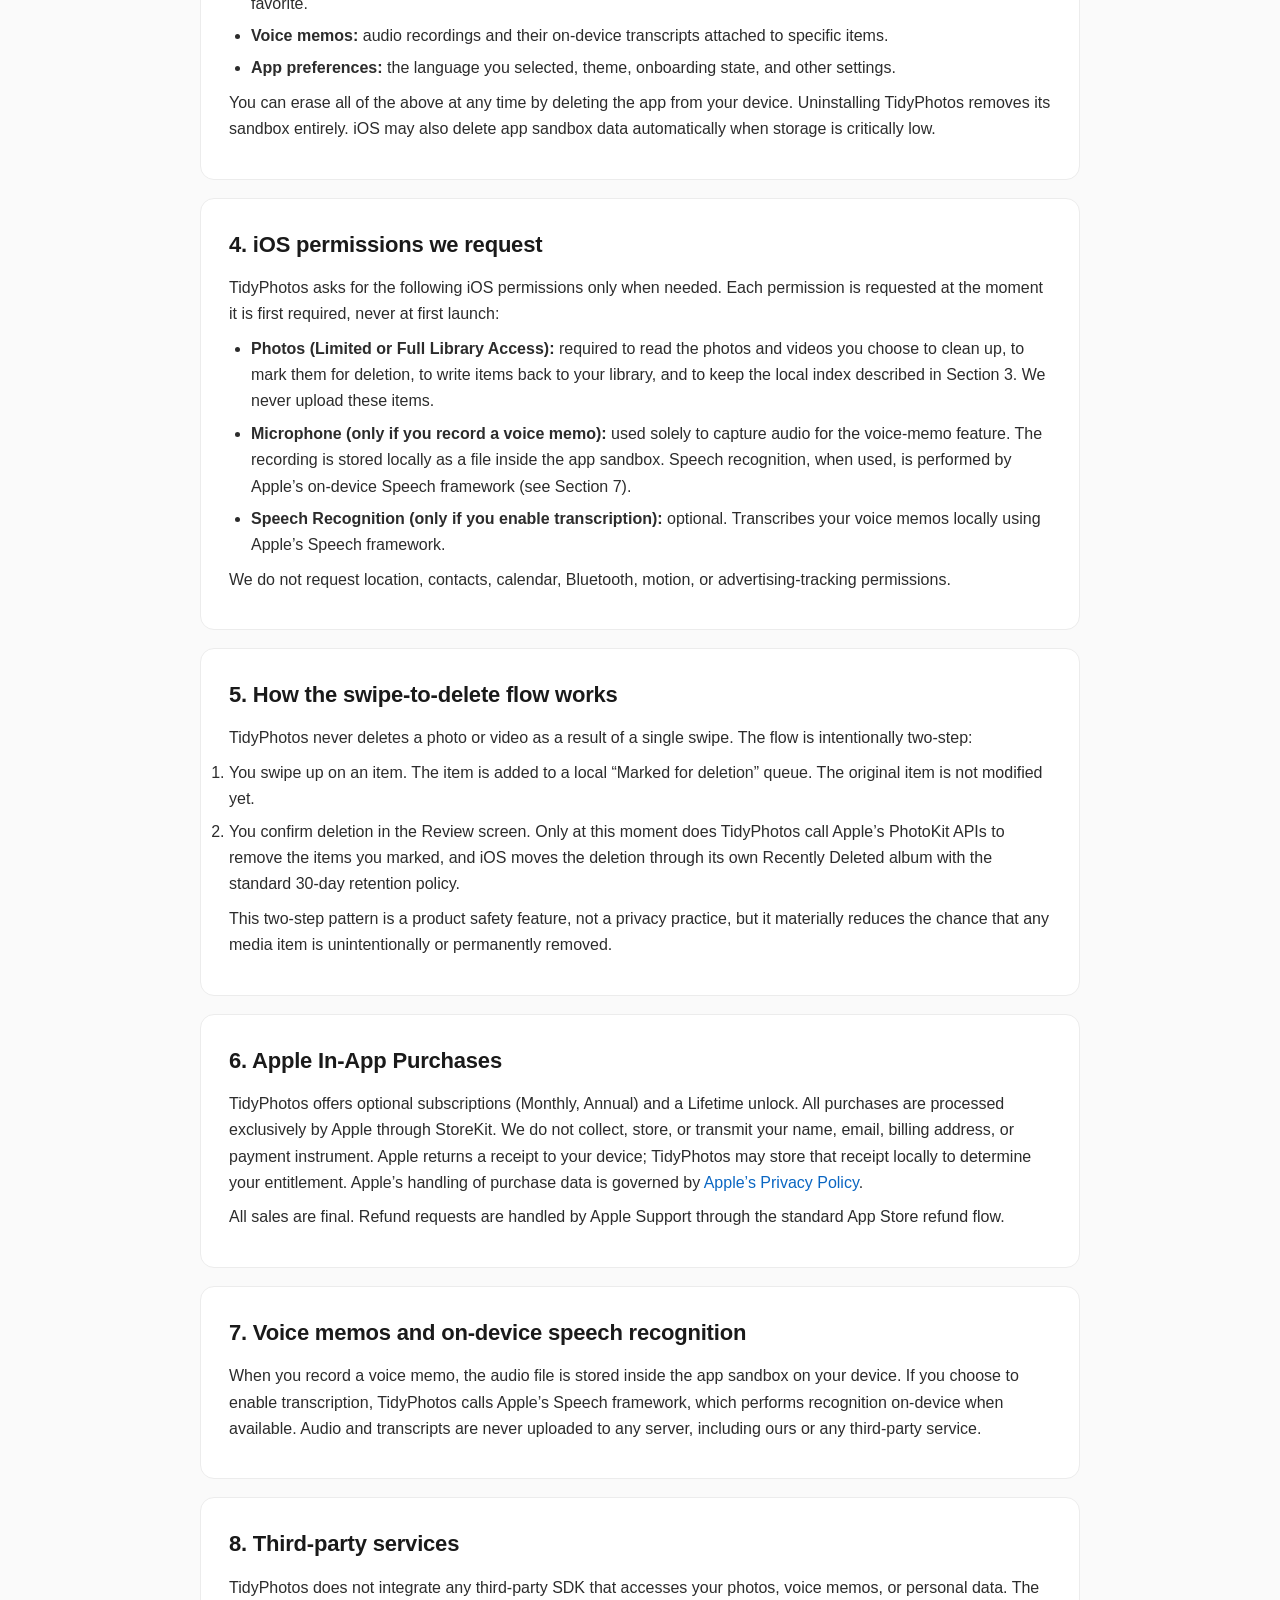
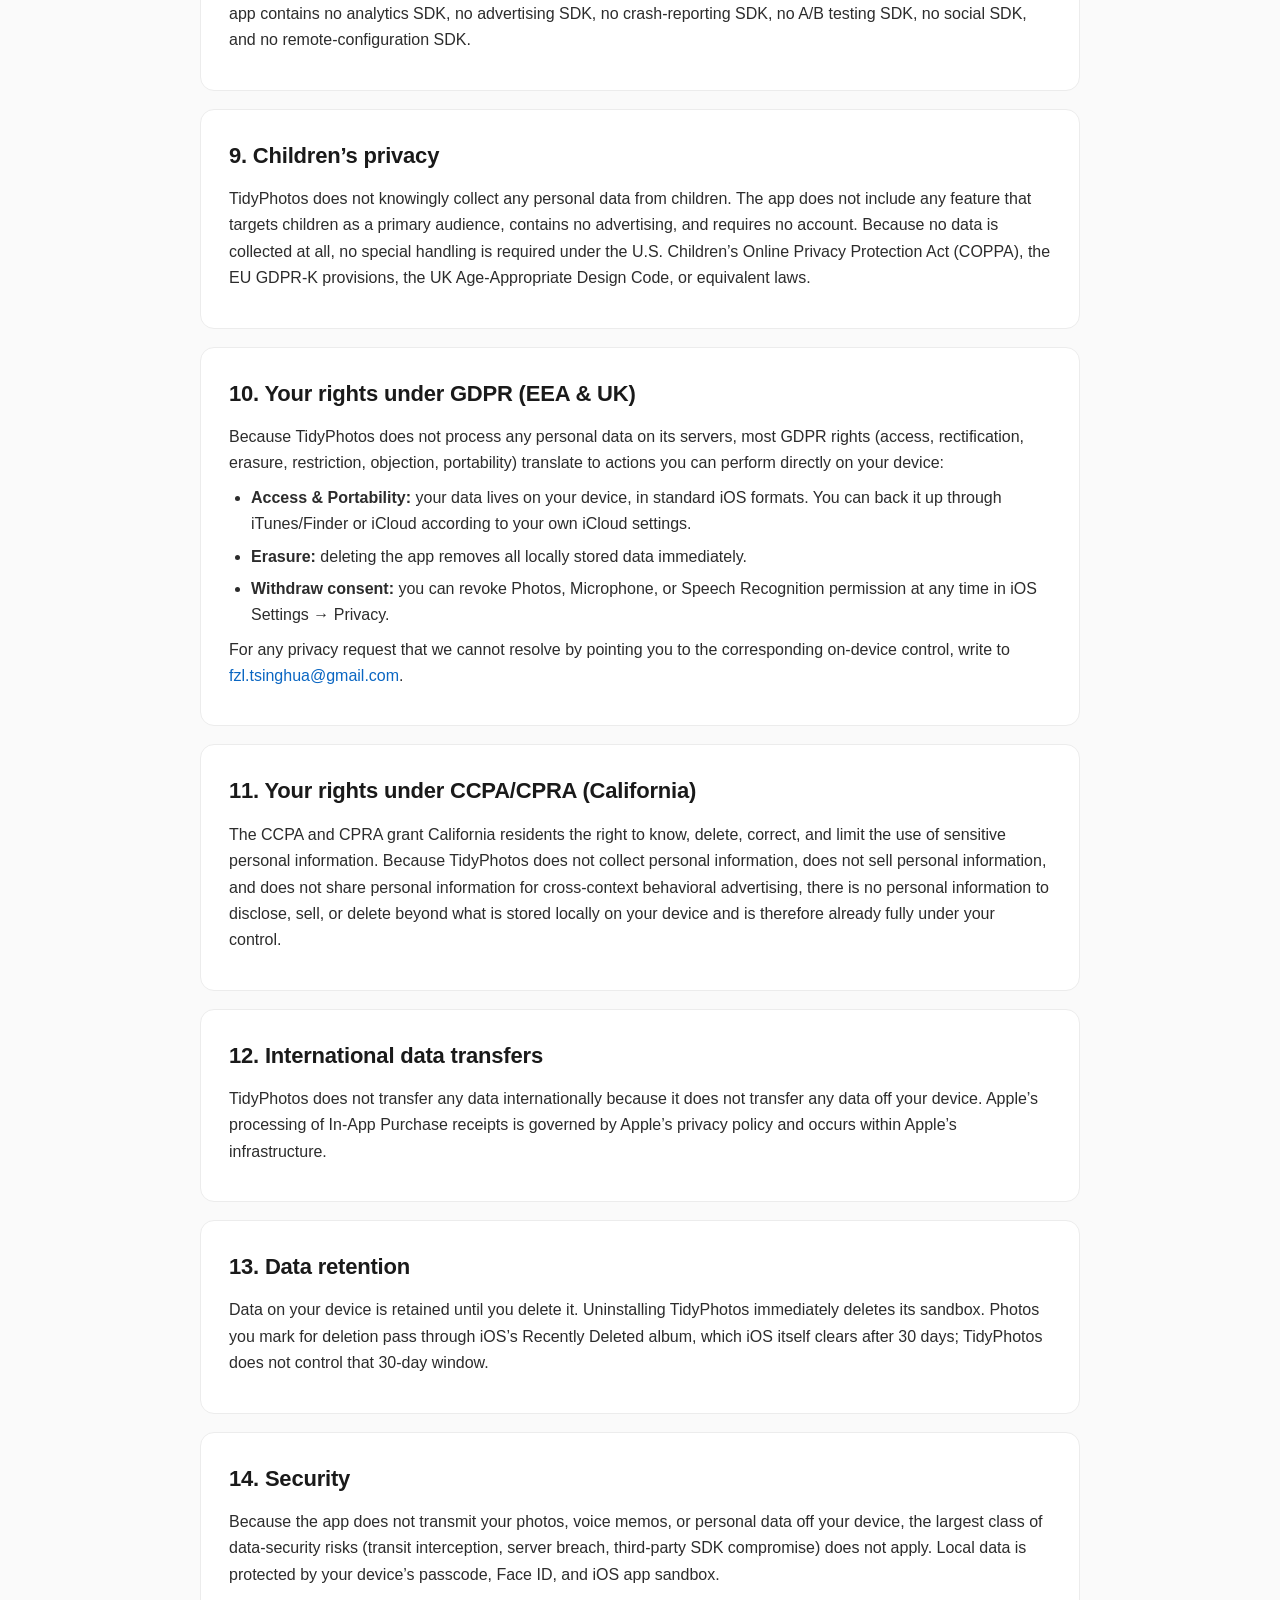
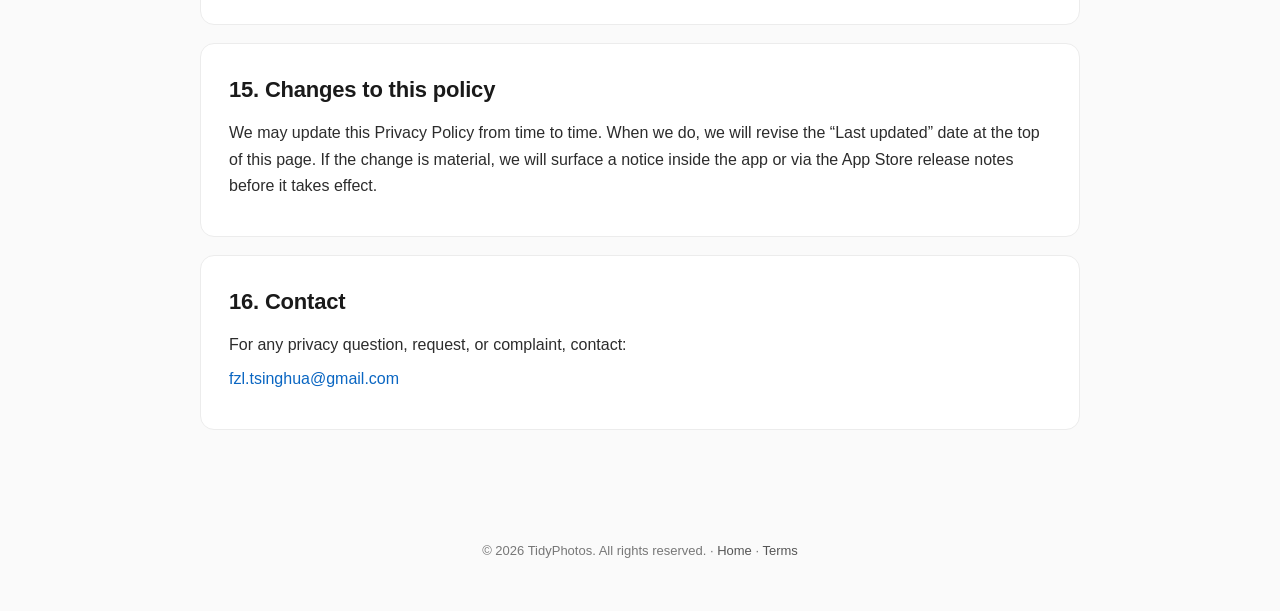
==== commit 51cc92cb: "Rename brand Tidyphotos -> TidyPhotos to match App Store Display Name The public site (Privacy Polic" ====
--- a/privacy.html
+++ b/privacy.html
@@ -3,14 +3,14 @@
 <head>
 <meta charset="utf-8">
 <meta name="viewport" content="width=device-width, initial-scale=1">
-<title>Privacy Policy — Tidyphotos</title>
-<meta name="description" content="Tidyphotos Privacy Policy. 100% on-device. No data collection. No servers. No third-party sharing.">
+<title>Privacy Policy — TidyPhotos</title>
+<meta name="description" content="TidyPhotos Privacy Policy. 100% on-device. No data collection. No servers. No third-party sharing.">
 <link rel="stylesheet" href="styles.css">
 </head>
 <body class="legal">
 
 <nav class="nav">
-  <div class="brand">Tidyphotos</div>
+  <div class="brand">TidyPhotos</div>
   <div class="links">
     <a href="index.html">Home</a>
     <a href="support.html">Support</a>
@@ -28,20 +28,20 @@
 
   <section class="block">
     <div class="callout">
-      <strong>Short version.</strong> Tidyphotos does not collect, transmit, sell, rent, or share any personal data. The app has no servers. The app does not require an account. The app does not contain any third-party analytics, advertising, or tracking SDK. All of your photos, videos, voice memos, in-app progress, and preferences are stored exclusively on your device and remain under your control at all times.
+      <strong>Short version.</strong> TidyPhotos does not collect, transmit, sell, rent, or share any personal data. The app has no servers. The app does not require an account. The app does not contain any third-party analytics, advertising, or tracking SDK. All of your photos, videos, voice memos, in-app progress, and preferences are stored exclusively on your device and remain under your control at all times.
     </div>
-    <p>This Privacy Policy explains, in detail, what data Tidyphotos does and does not handle, the iOS permissions the app requests and why, how Apple&rsquo;s In-App Purchase system processes payments, and the rights you have under laws such as the EU General Data Protection Regulation (GDPR), the California Consumer Privacy Act (CCPA/CPRA), the UK Data Protection Act, the Personal Data Protection Law of the United Arab Emirates, and similar privacy regulations.</p>
+    <p>This Privacy Policy explains, in detail, what data TidyPhotos does and does not handle, the iOS permissions the app requests and why, how Apple&rsquo;s In-App Purchase system processes payments, and the rights you have under laws such as the EU General Data Protection Regulation (GDPR), the California Consumer Privacy Act (CCPA/CPRA), the UK Data Protection Act, the Personal Data Protection Law of the United Arab Emirates, and similar privacy regulations.</p>
   </section>
 
   <section class="block">
     <h2>1. Data controller</h2>
-    <p>Tidyphotos is published by Fu Zhonglin (付忠霖), an individual developer (referred to in this policy as &ldquo;Tidyphotos&rdquo;, &ldquo;we&rdquo;, &ldquo;us&rdquo;). Because we do not collect any personal data from you, there is, in the strict sense, no personal data for us to control. You remain the sole controller of everything stored on your device.</p>
+    <p>TidyPhotos is published by Fu Zhonglin (付忠霖), an individual developer (referred to in this policy as &ldquo;TidyPhotos&rdquo;, &ldquo;we&rdquo;, &ldquo;us&rdquo;). Because we do not collect any personal data from you, there is, in the strict sense, no personal data for us to control. You remain the sole controller of everything stored on your device.</p>
     <p>For privacy questions, contact <a href="mailto:fzl.tsinghua@gmail.com">fzl.tsinghua@gmail.com</a>.</p>
   </section>
 
   <section class="block">
     <h2>2. Information we do NOT collect</h2>
-    <p>To be unambiguous, the following information is never collected, transmitted, or shared by Tidyphotos:</p>
+    <p>To be unambiguous, the following information is never collected, transmitted, or shared by TidyPhotos:</p>
     <ul>
       <li>Your photos or videos, or any content derived from them (thumbnails, hashes, perceptual fingerprints, or EXIF metadata).</li>
       <li>Your voice memos or any transcripts created from them.</li>
@@ -51,7 +51,7 @@
       <li>Crash logs, analytics events, performance telemetry, or usage statistics.</li>
       <li>Any data sent to remote servers, cloud storage, or third-party services.</li>
     </ul>
-    <p>Tidyphotos does not perform any network request in the normal course of using the app, with the sole exception of communicating with Apple for In-App Purchase receipts (see Section 6).</p>
+    <p>TidyPhotos does not perform any network request in the normal course of using the app, with the sole exception of communicating with Apple for In-App Purchase receipts (see Section 6).</p>
   </section>
 
   <section class="block">
@@ -60,16 +60,16 @@
     <ul>
       <li><strong>Photo-library index:</strong> a list of item identifiers in your Photos library that you have already swiped through, used solely to avoid showing you the same item again.</li>
       <li><strong>Marked-for-deletion queue:</strong> the items you swiped up to delete, held until you confirm deletion.</li>
-      <li><strong>Custom albums and favorites:</strong> the albums you created inside Tidyphotos and the items you double-tapped to favorite.</li>
+      <li><strong>Custom albums and favorites:</strong> the albums you created inside TidyPhotos and the items you double-tapped to favorite.</li>
       <li><strong>Voice memos:</strong> audio recordings and their on-device transcripts attached to specific items.</li>
       <li><strong>App preferences:</strong> the language you selected, theme, onboarding state, and other settings.</li>
     </ul>
-    <p>You can erase all of the above at any time by deleting the app from your device. Uninstalling Tidyphotos removes its sandbox entirely. iOS may also delete app sandbox data automatically when storage is critically low.</p>
+    <p>You can erase all of the above at any time by deleting the app from your device. Uninstalling TidyPhotos removes its sandbox entirely. iOS may also delete app sandbox data automatically when storage is critically low.</p>
   </section>
 
   <section class="block">
     <h2>4. iOS permissions we request</h2>
-    <p>Tidyphotos asks for the following iOS permissions only when needed. Each permission is requested at the moment it is first required, never at first launch:</p>
+    <p>TidyPhotos asks for the following iOS permissions only when needed. Each permission is requested at the moment it is first required, never at first launch:</p>
     <ul>
       <li><strong>Photos (Limited or Full Library Access):</strong> required to read the photos and videos you choose to clean up, to mark them for deletion, to write items back to your library, and to keep the local index described in Section 3. We never upload these items.</li>
       <li><strong>Microphone (only if you record a voice memo):</strong> used solely to capture audio for the voice-memo feature. The recording is stored locally as a file inside the app sandbox. Speech recognition, when used, is performed by Apple&rsquo;s on-device Speech framework (see Section 7).</li>
@@ -80,38 +80,38 @@
 
   <section class="block">
     <h2>5. How the swipe-to-delete flow works</h2>
-    <p>Tidyphotos never deletes a photo or video as a result of a single swipe. The flow is intentionally two-step:</p>
+    <p>TidyPhotos never deletes a photo or video as a result of a single swipe. The flow is intentionally two-step:</p>
     <ol>
       <li>You swipe up on an item. The item is added to a local &ldquo;Marked for deletion&rdquo; queue. The original item is not modified yet.</li>
-      <li>You confirm deletion in the Review screen. Only at this moment does Tidyphotos call Apple&rsquo;s PhotoKit APIs to remove the items you marked, and iOS moves the deletion through its own Recently Deleted album with the standard 30-day retention policy.</li>
+      <li>You confirm deletion in the Review screen. Only at this moment does TidyPhotos call Apple&rsquo;s PhotoKit APIs to remove the items you marked, and iOS moves the deletion through its own Recently Deleted album with the standard 30-day retention policy.</li>
     </ol>
     <p>This two-step pattern is a product safety feature, not a privacy practice, but it materially reduces the chance that any media item is unintentionally or permanently removed.</p>
   </section>
 
   <section class="block">
     <h2>6. Apple In-App Purchases</h2>
-    <p>Tidyphotos offers optional subscriptions (Monthly, Annual) and a Lifetime unlock. All purchases are processed exclusively by Apple through StoreKit. We do not collect, store, or transmit your name, email, billing address, or payment instrument. Apple returns a receipt to your device; Tidyphotos may store that receipt locally to determine your entitlement. Apple&rsquo;s handling of purchase data is governed by <a href="https://www.apple.com/legal/privacy/" rel="noopener">Apple&rsquo;s Privacy Policy</a>.</p>
+    <p>TidyPhotos offers optional subscriptions (Monthly, Annual) and a Lifetime unlock. All purchases are processed exclusively by Apple through StoreKit. We do not collect, store, or transmit your name, email, billing address, or payment instrument. Apple returns a receipt to your device; TidyPhotos may store that receipt locally to determine your entitlement. Apple&rsquo;s handling of purchase data is governed by <a href="https://www.apple.com/legal/privacy/" rel="noopener">Apple&rsquo;s Privacy Policy</a>.</p>
     <p>All sales are final. Refund requests are handled by Apple Support through the standard App Store refund flow.</p>
   </section>
 
   <section class="block">
     <h2>7. Voice memos and on-device speech recognition</h2>
-    <p>When you record a voice memo, the audio file is stored inside the app sandbox on your device. If you choose to enable transcription, Tidyphotos calls Apple&rsquo;s Speech framework, which performs recognition on-device when available. Audio and transcripts are never uploaded to any server, including ours or any third-party service.</p>
+    <p>When you record a voice memo, the audio file is stored inside the app sandbox on your device. If you choose to enable transcription, TidyPhotos calls Apple&rsquo;s Speech framework, which performs recognition on-device when available. Audio and transcripts are never uploaded to any server, including ours or any third-party service.</p>
   </section>
 
   <section class="block">
     <h2>8. Third-party services</h2>
-    <p>Tidyphotos does not integrate any third-party SDK that accesses your photos, voice memos, or personal data. The app contains no analytics SDK, no advertising SDK, no crash-reporting SDK, no A/B testing SDK, no social SDK, and no remote-configuration SDK.</p>
+    <p>TidyPhotos does not integrate any third-party SDK that accesses your photos, voice memos, or personal data. The app contains no analytics SDK, no advertising SDK, no crash-reporting SDK, no A/B testing SDK, no social SDK, and no remote-configuration SDK.</p>
   </section>
 
   <section class="block">
     <h2>9. Children&rsquo;s privacy</h2>
-    <p>Tidyphotos does not knowingly collect any personal data from children. The app does not include any feature that targets children as a primary audience, contains no advertising, and requires no account. Because no data is collected at all, no special handling is required under the U.S. Children&rsquo;s Online Privacy Protection Act (COPPA), the EU GDPR-K provisions, the UK Age-Appropriate Design Code, or equivalent laws.</p>
+    <p>TidyPhotos does not knowingly collect any personal data from children. The app does not include any feature that targets children as a primary audience, contains no advertising, and requires no account. Because no data is collected at all, no special handling is required under the U.S. Children&rsquo;s Online Privacy Protection Act (COPPA), the EU GDPR-K provisions, the UK Age-Appropriate Design Code, or equivalent laws.</p>
   </section>
 
   <section class="block">
     <h2>10. Your rights under GDPR (EEA &amp; UK)</h2>
-    <p>Because Tidyphotos does not process any personal data on its servers, most GDPR rights (access, rectification, erasure, restriction, objection, portability) translate to actions you can perform directly on your device:</p>
+    <p>Because TidyPhotos does not process any personal data on its servers, most GDPR rights (access, rectification, erasure, restriction, objection, portability) translate to actions you can perform directly on your device:</p>
     <ul>
       <li><strong>Access &amp; Portability:</strong> your data lives on your device, in standard iOS formats. You can back it up through iTunes/Finder or iCloud according to your own iCloud settings.</li>
       <li><strong>Erasure:</strong> deleting the app removes all locally stored data immediately.</li>
@@ -122,17 +122,17 @@
 
   <section class="block">
     <h2>11. Your rights under CCPA/CPRA (California)</h2>
-    <p>The CCPA and CPRA grant California residents the right to know, delete, correct, and limit the use of sensitive personal information. Because Tidyphotos does not collect personal information, does not sell personal information, and does not share personal information for cross-context behavioral advertising, there is no personal information to disclose, sell, or delete beyond what is stored locally on your device and is therefore already fully under your control.</p>
+    <p>The CCPA and CPRA grant California residents the right to know, delete, correct, and limit the use of sensitive personal information. Because TidyPhotos does not collect personal information, does not sell personal information, and does not share personal information for cross-context behavioral advertising, there is no personal information to disclose, sell, or delete beyond what is stored locally on your device and is therefore already fully under your control.</p>
   </section>
 
   <section class="block">
     <h2>12. International data transfers</h2>
-    <p>Tidyphotos does not transfer any data internationally because it does not transfer any data off your device. Apple&rsquo;s processing of In-App Purchase receipts is governed by Apple&rsquo;s privacy policy and occurs within Apple&rsquo;s infrastructure.</p>
+    <p>TidyPhotos does not transfer any data internationally because it does not transfer any data off your device. Apple&rsquo;s processing of In-App Purchase receipts is governed by Apple&rsquo;s privacy policy and occurs within Apple&rsquo;s infrastructure.</p>
   </section>
 
   <section class="block">
     <h2>13. Data retention</h2>
-    <p>Data on your device is retained until you delete it. Uninstalling Tidyphotos immediately deletes its sandbox. Photos you mark for deletion pass through iOS&rsquo;s Recently Deleted album, which iOS itself clears after 30 days; Tidyphotos does not control that 30-day window.</p>
+    <p>Data on your device is retained until you delete it. Uninstalling TidyPhotos immediately deletes its sandbox. Photos you mark for deletion pass through iOS&rsquo;s Recently Deleted album, which iOS itself clears after 30 days; TidyPhotos does not control that 30-day window.</p>
   </section>
 
   <section class="block">
@@ -154,7 +154,7 @@
 </main>
 
 <footer>
-  &copy; 2026 Tidyphotos. All rights reserved.
+  &copy; 2026 TidyPhotos. All rights reserved.
   &middot; <a href="index.html">Home</a>
   &middot; <a href="terms.html">Terms</a>
 </footer>
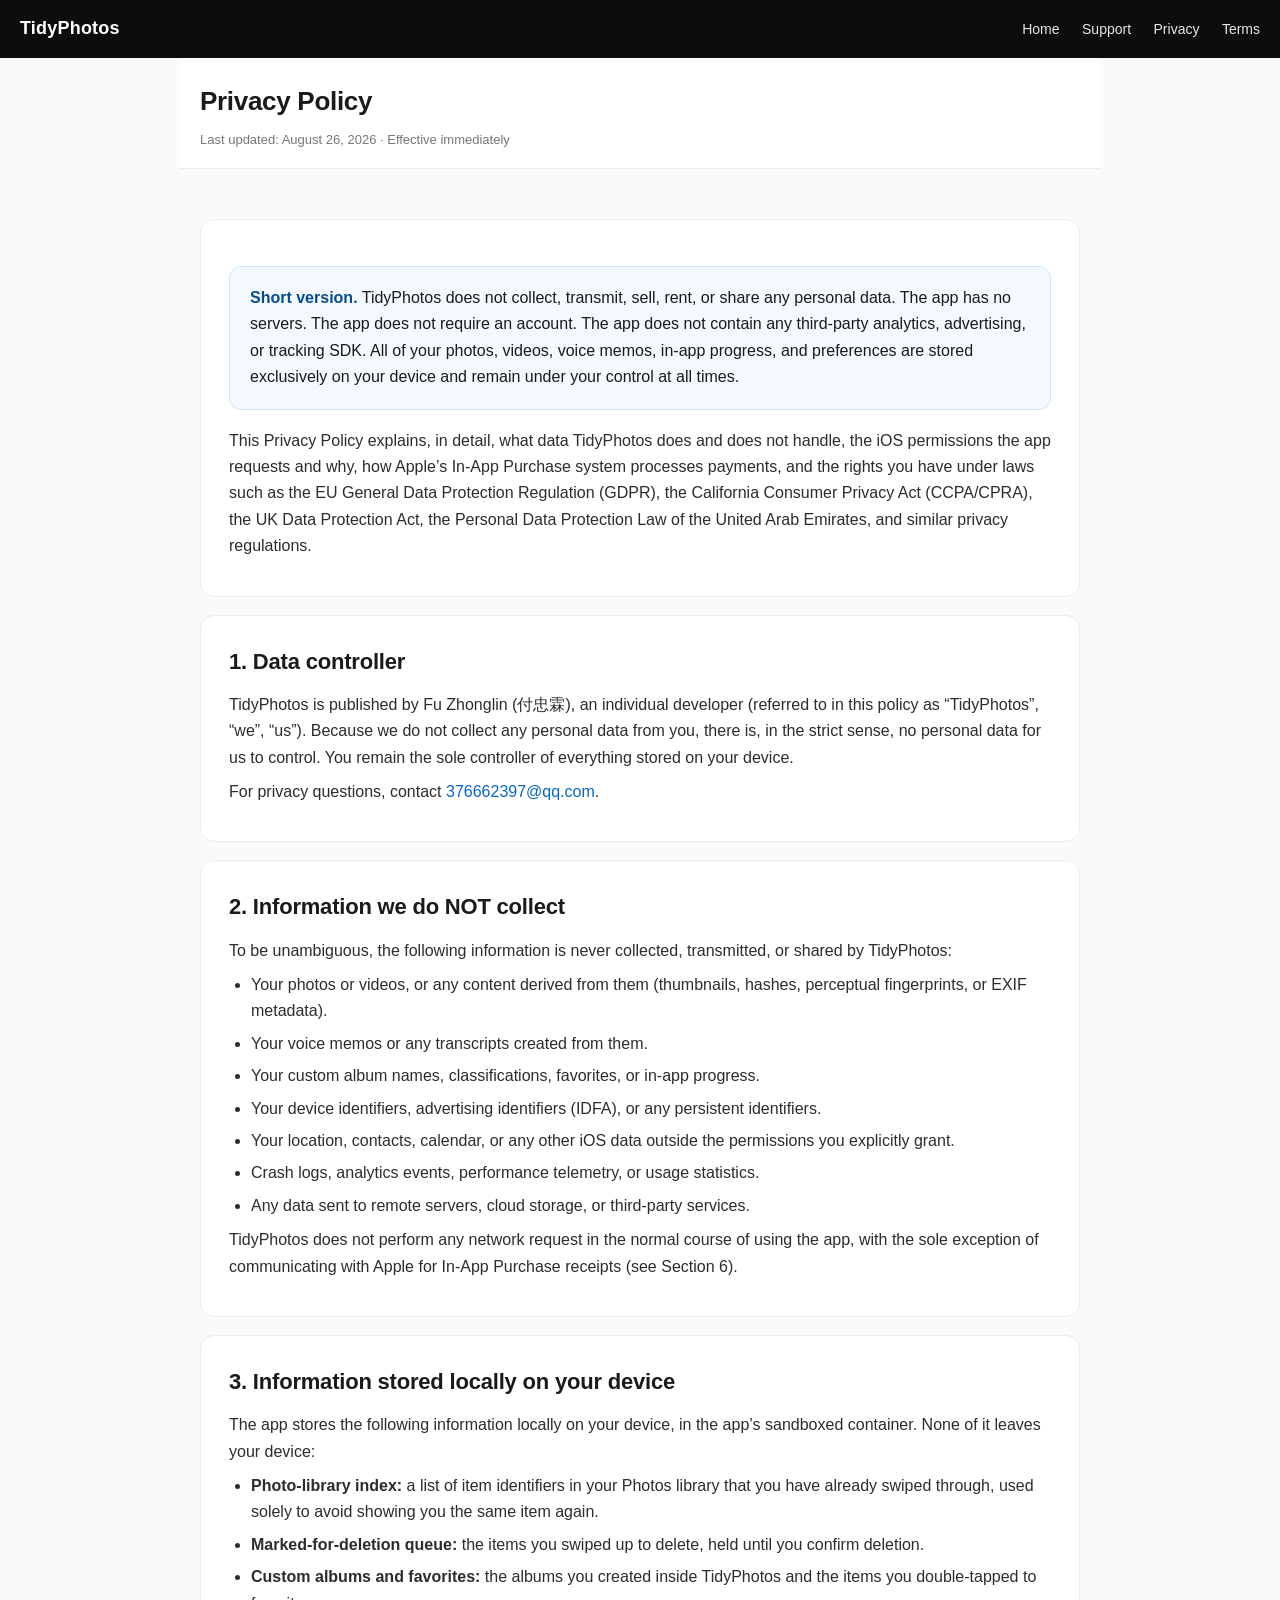
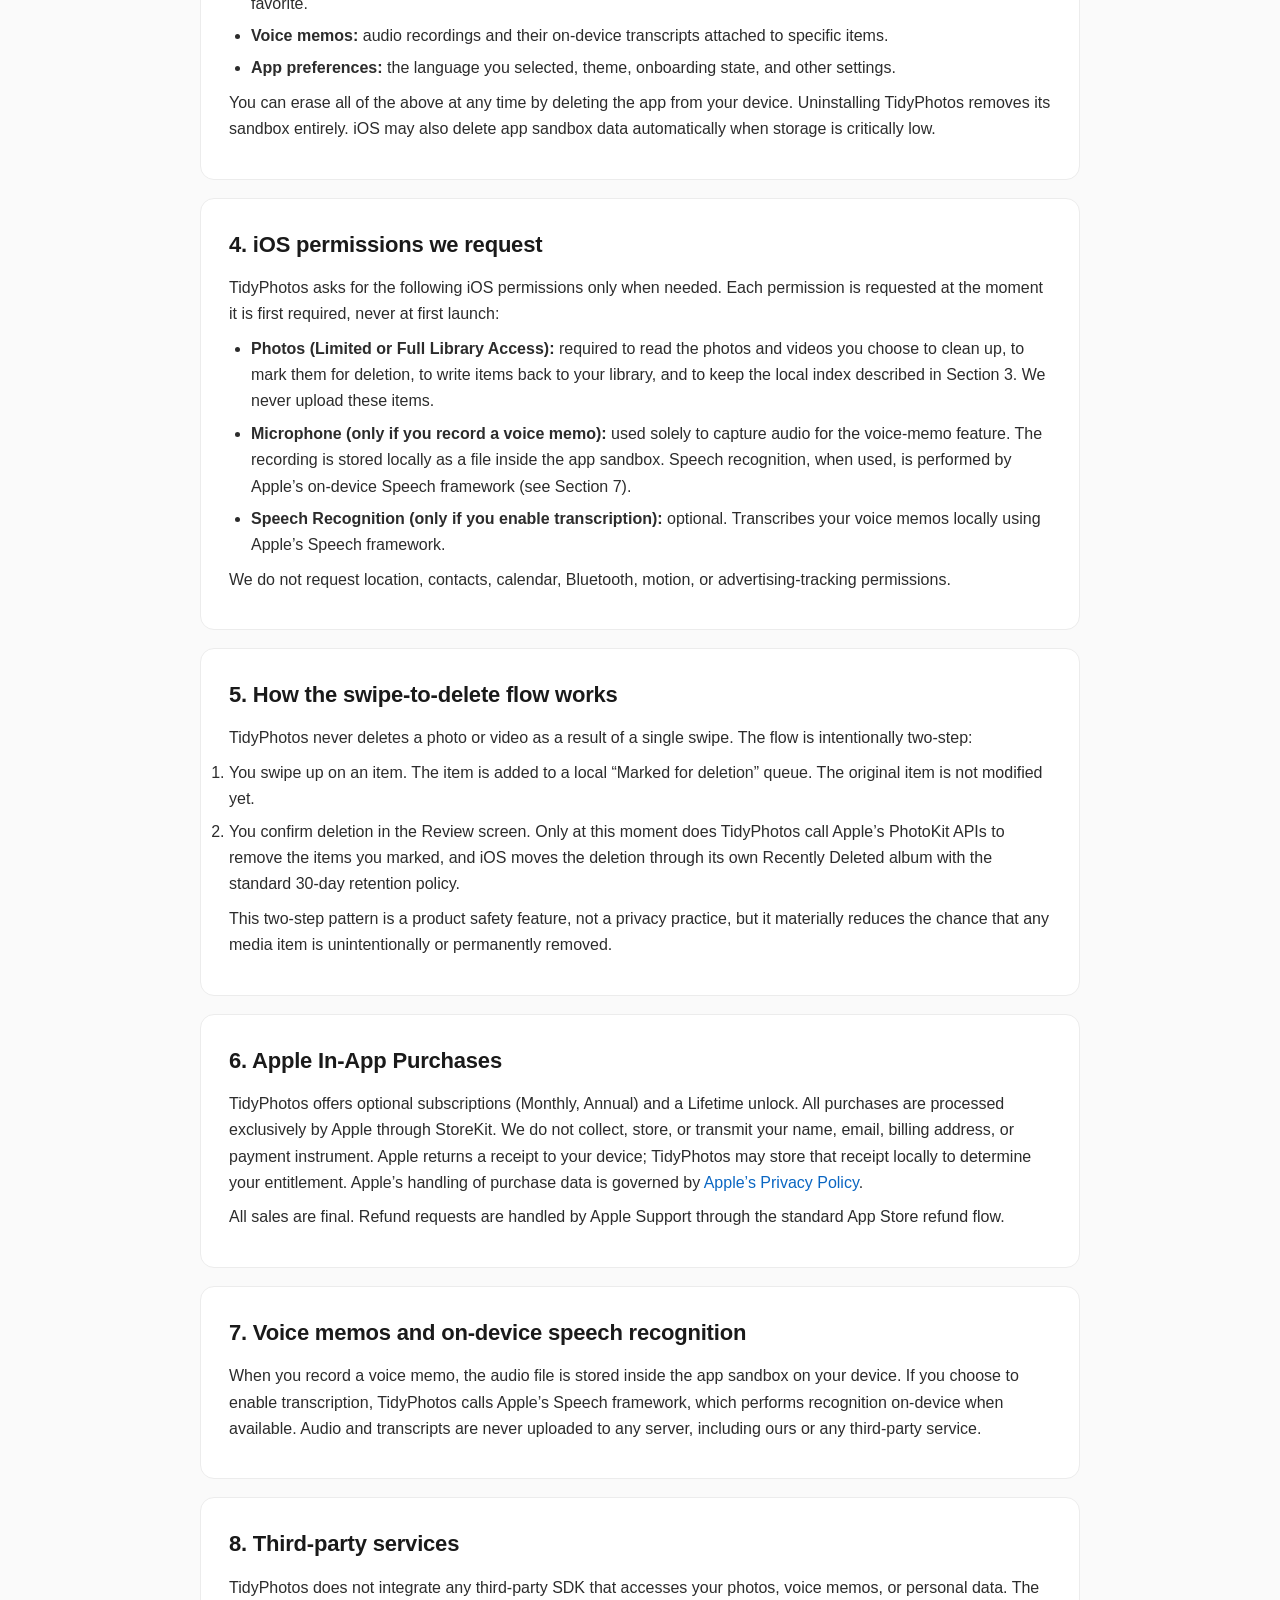
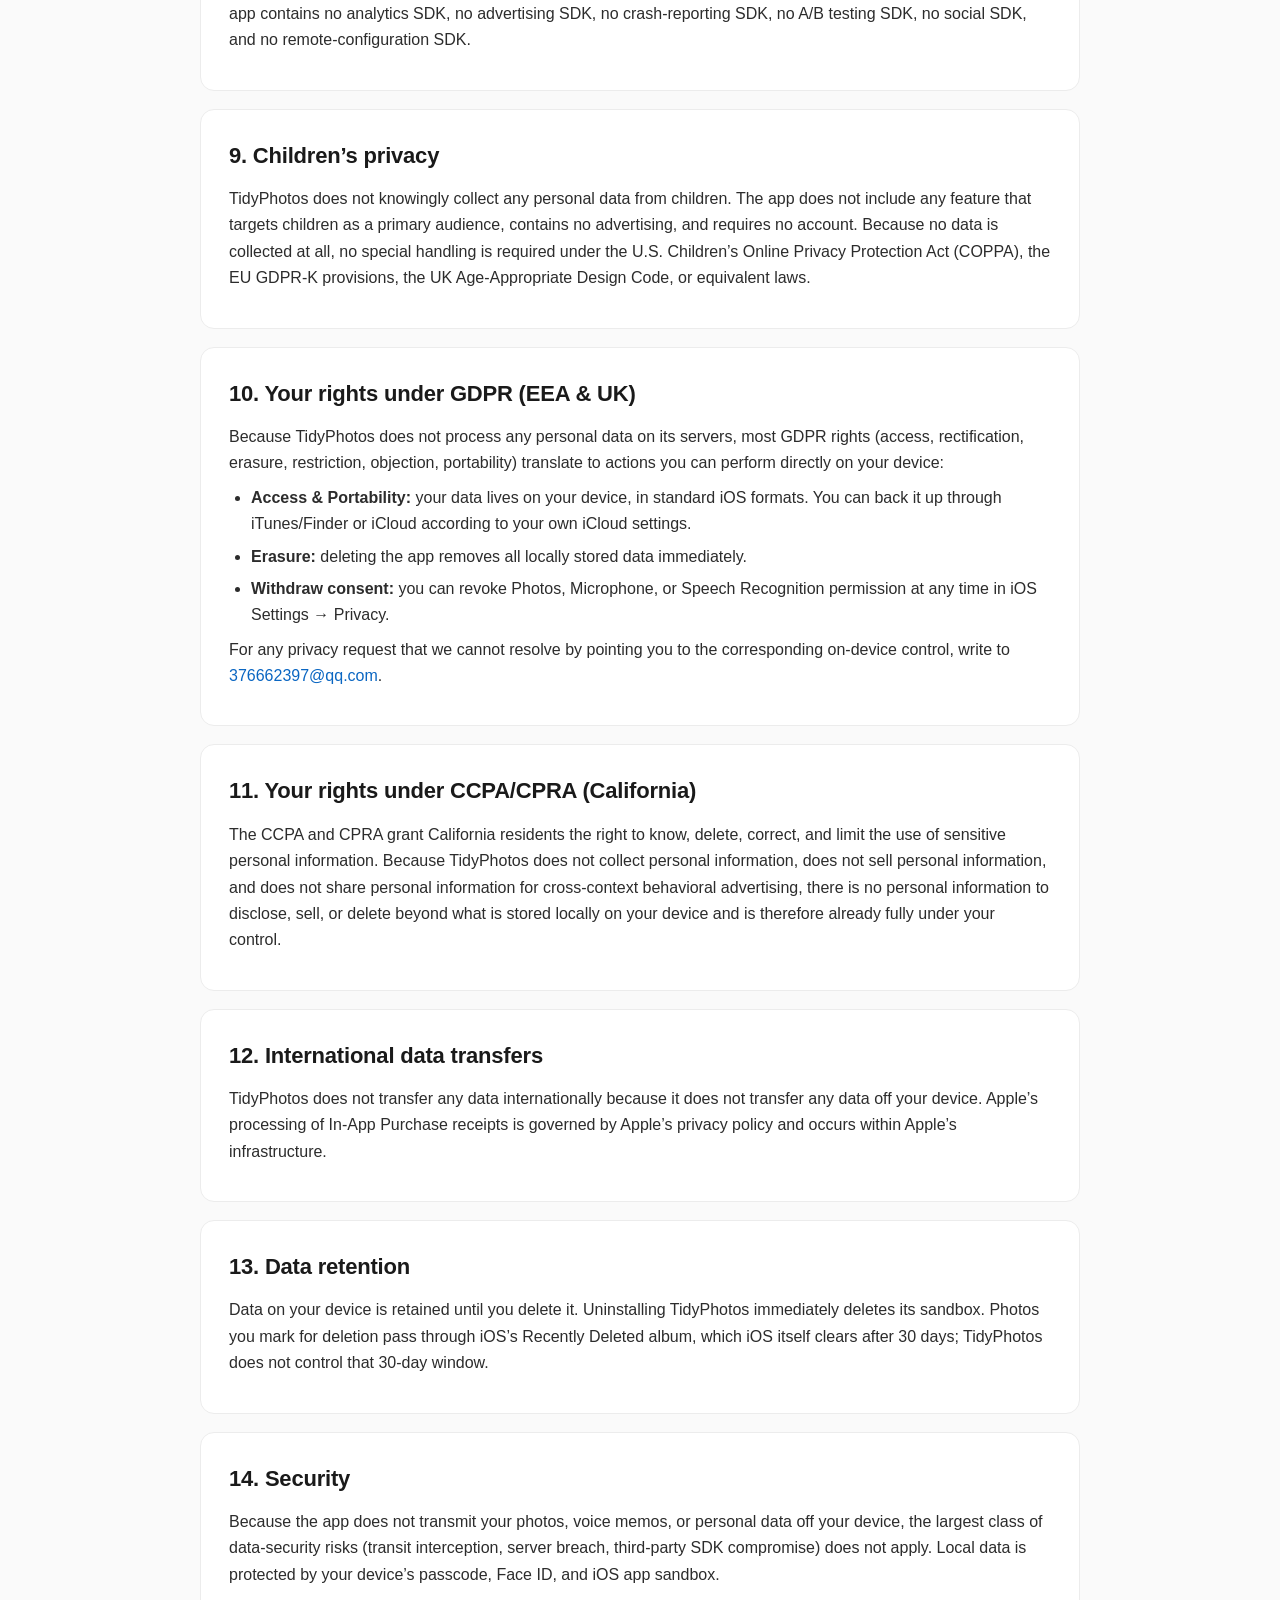
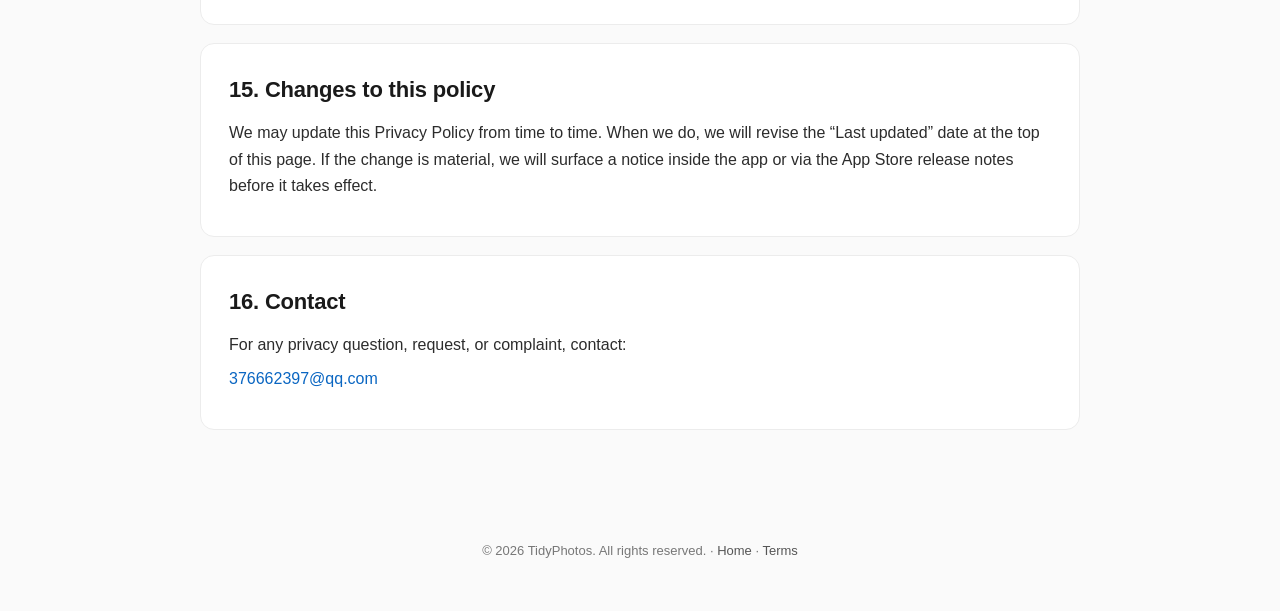
==== commit cbb8e7b5: "Update contact email: fzl.tsinghua@gmail.com -> 376662397@qq.com Replace the publicly-listed contact" ====
--- a/privacy.html
+++ b/privacy.html
@@ -36,7 +36,7 @@
   <section class="block">
     <h2>1. Data controller</h2>
     <p>TidyPhotos is published by Fu Zhonglin (付忠霖), an individual developer (referred to in this policy as &ldquo;TidyPhotos&rdquo;, &ldquo;we&rdquo;, &ldquo;us&rdquo;). Because we do not collect any personal data from you, there is, in the strict sense, no personal data for us to control. You remain the sole controller of everything stored on your device.</p>
-    <p>For privacy questions, contact <a href="mailto:fzl.tsinghua@gmail.com">fzl.tsinghua@gmail.com</a>.</p>
+    <p>For privacy questions, contact <a href="mailto:376662397@qq.com">376662397@qq.com</a>.</p>
   </section>
 
   <section class="block">
@@ -117,7 +117,7 @@
       <li><strong>Erasure:</strong> deleting the app removes all locally stored data immediately.</li>
       <li><strong>Withdraw consent:</strong> you can revoke Photos, Microphone, or Speech Recognition permission at any time in iOS Settings &rarr; Privacy.</li>
     </ul>
-    <p>For any privacy request that we cannot resolve by pointing you to the corresponding on-device control, write to <a href="mailto:fzl.tsinghua@gmail.com">fzl.tsinghua@gmail.com</a>.</p>
+    <p>For any privacy request that we cannot resolve by pointing you to the corresponding on-device control, write to <a href="mailto:376662397@qq.com">376662397@qq.com</a>.</p>
   </section>
 
   <section class="block">
@@ -148,7 +148,7 @@
   <section class="block">
     <h2>16. Contact</h2>
     <p>For any privacy question, request, or complaint, contact:</p>
-    <p><a href="mailto:fzl.tsinghua@gmail.com">fzl.tsinghua@gmail.com</a></p>
+    <p><a href="mailto:376662397@qq.com">376662397@qq.com</a></p>
   </section>
 
 </main>
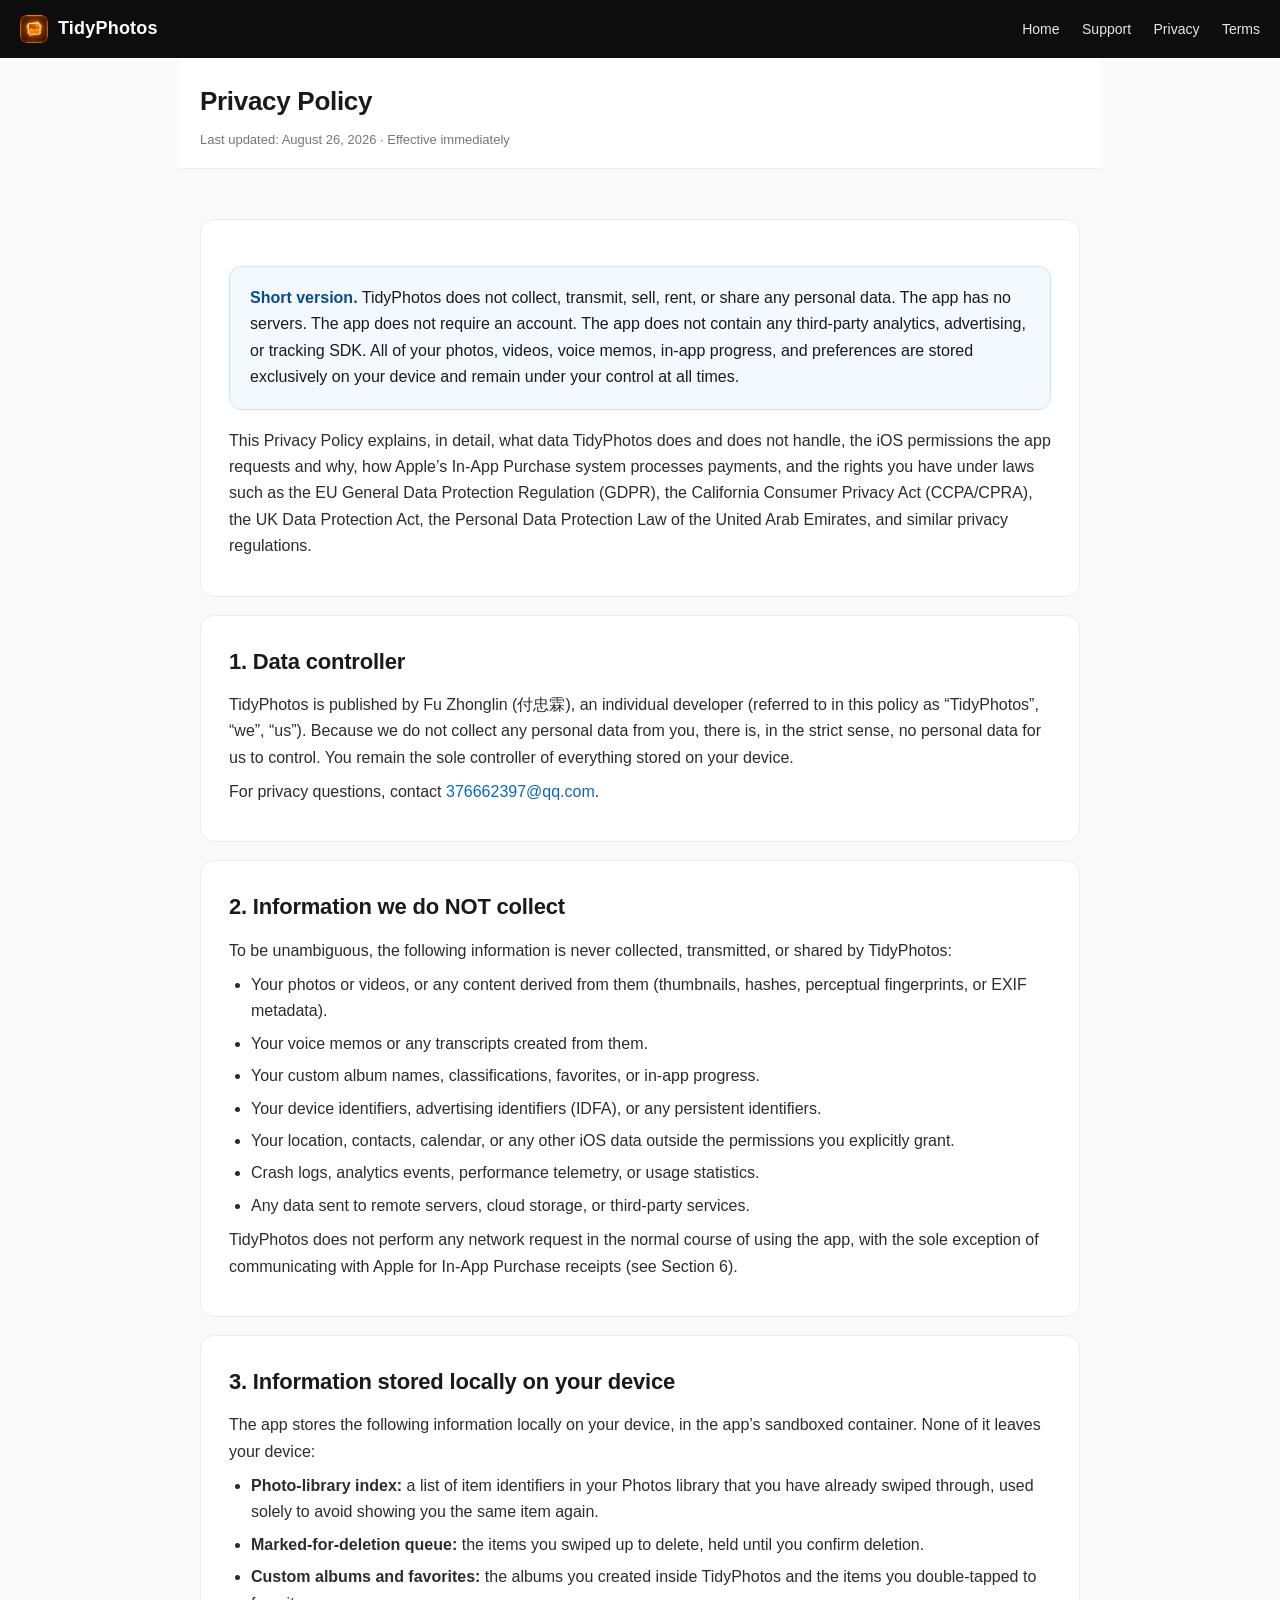
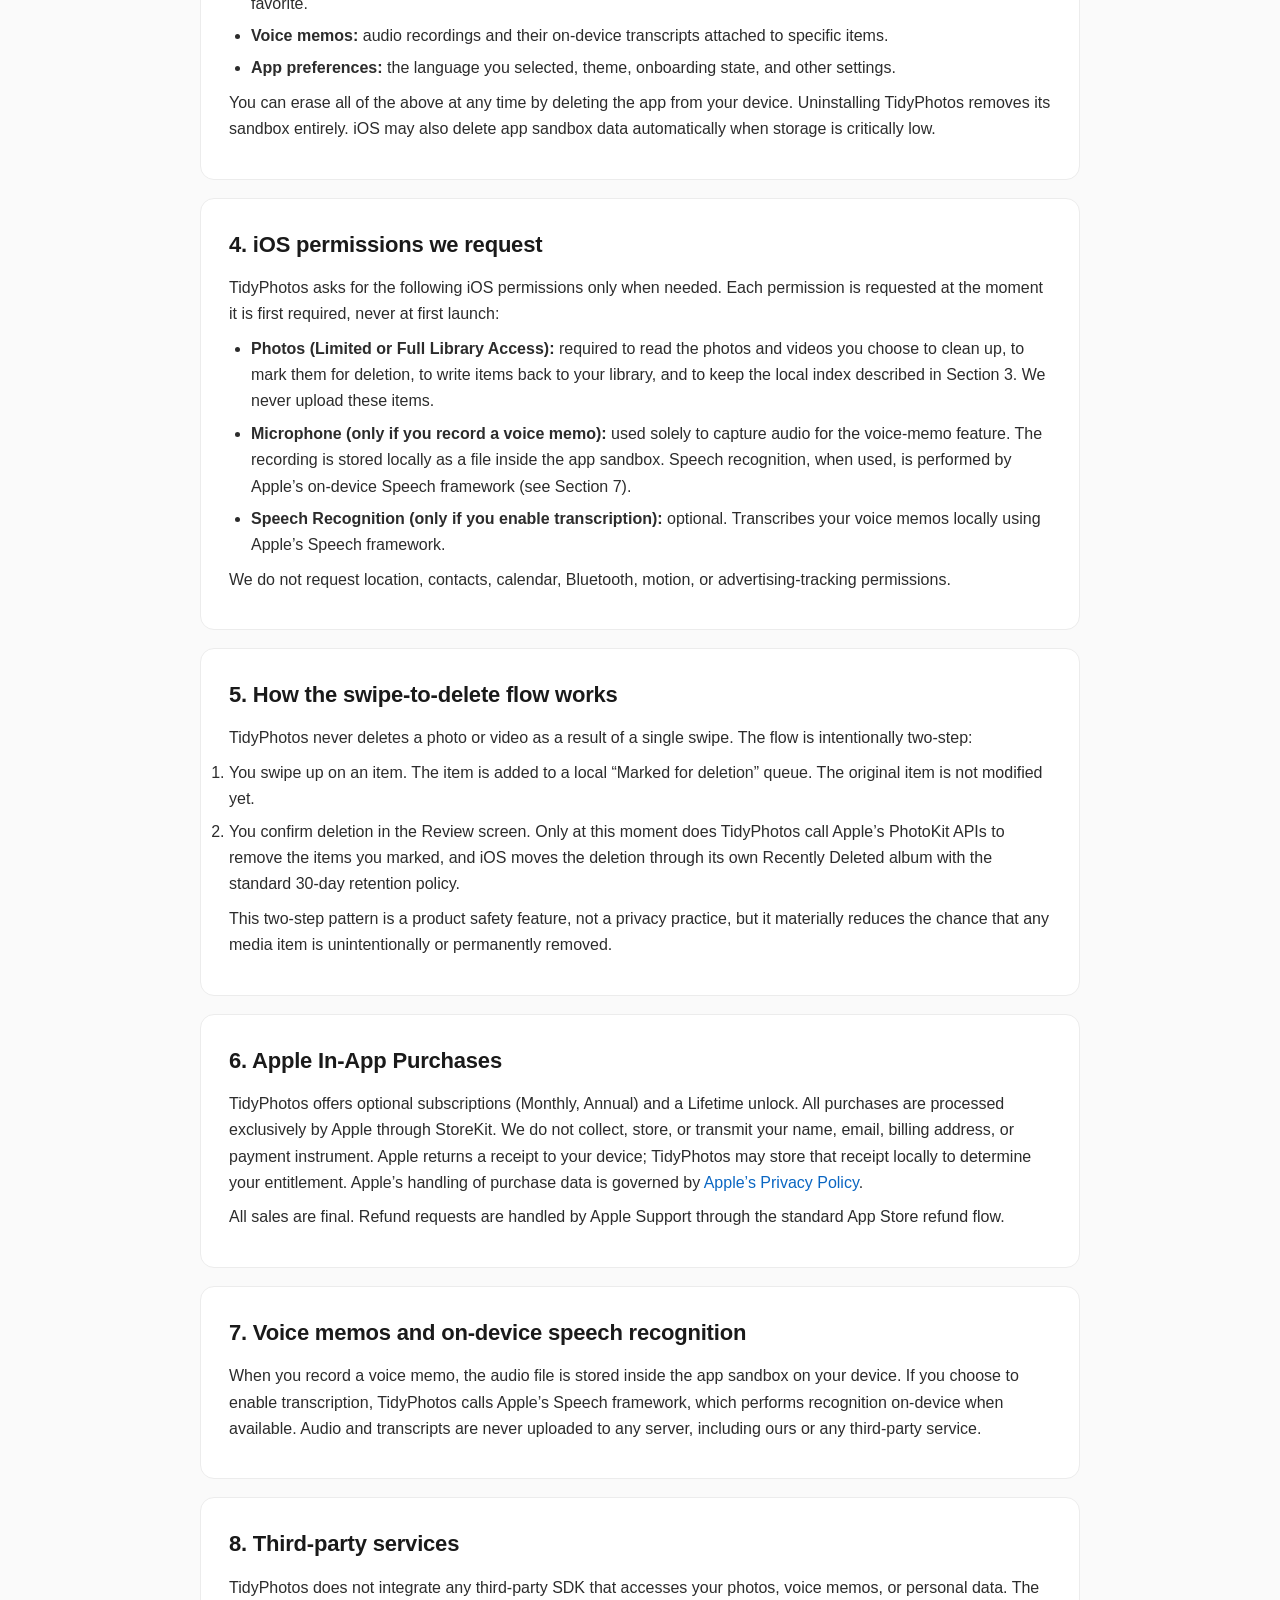
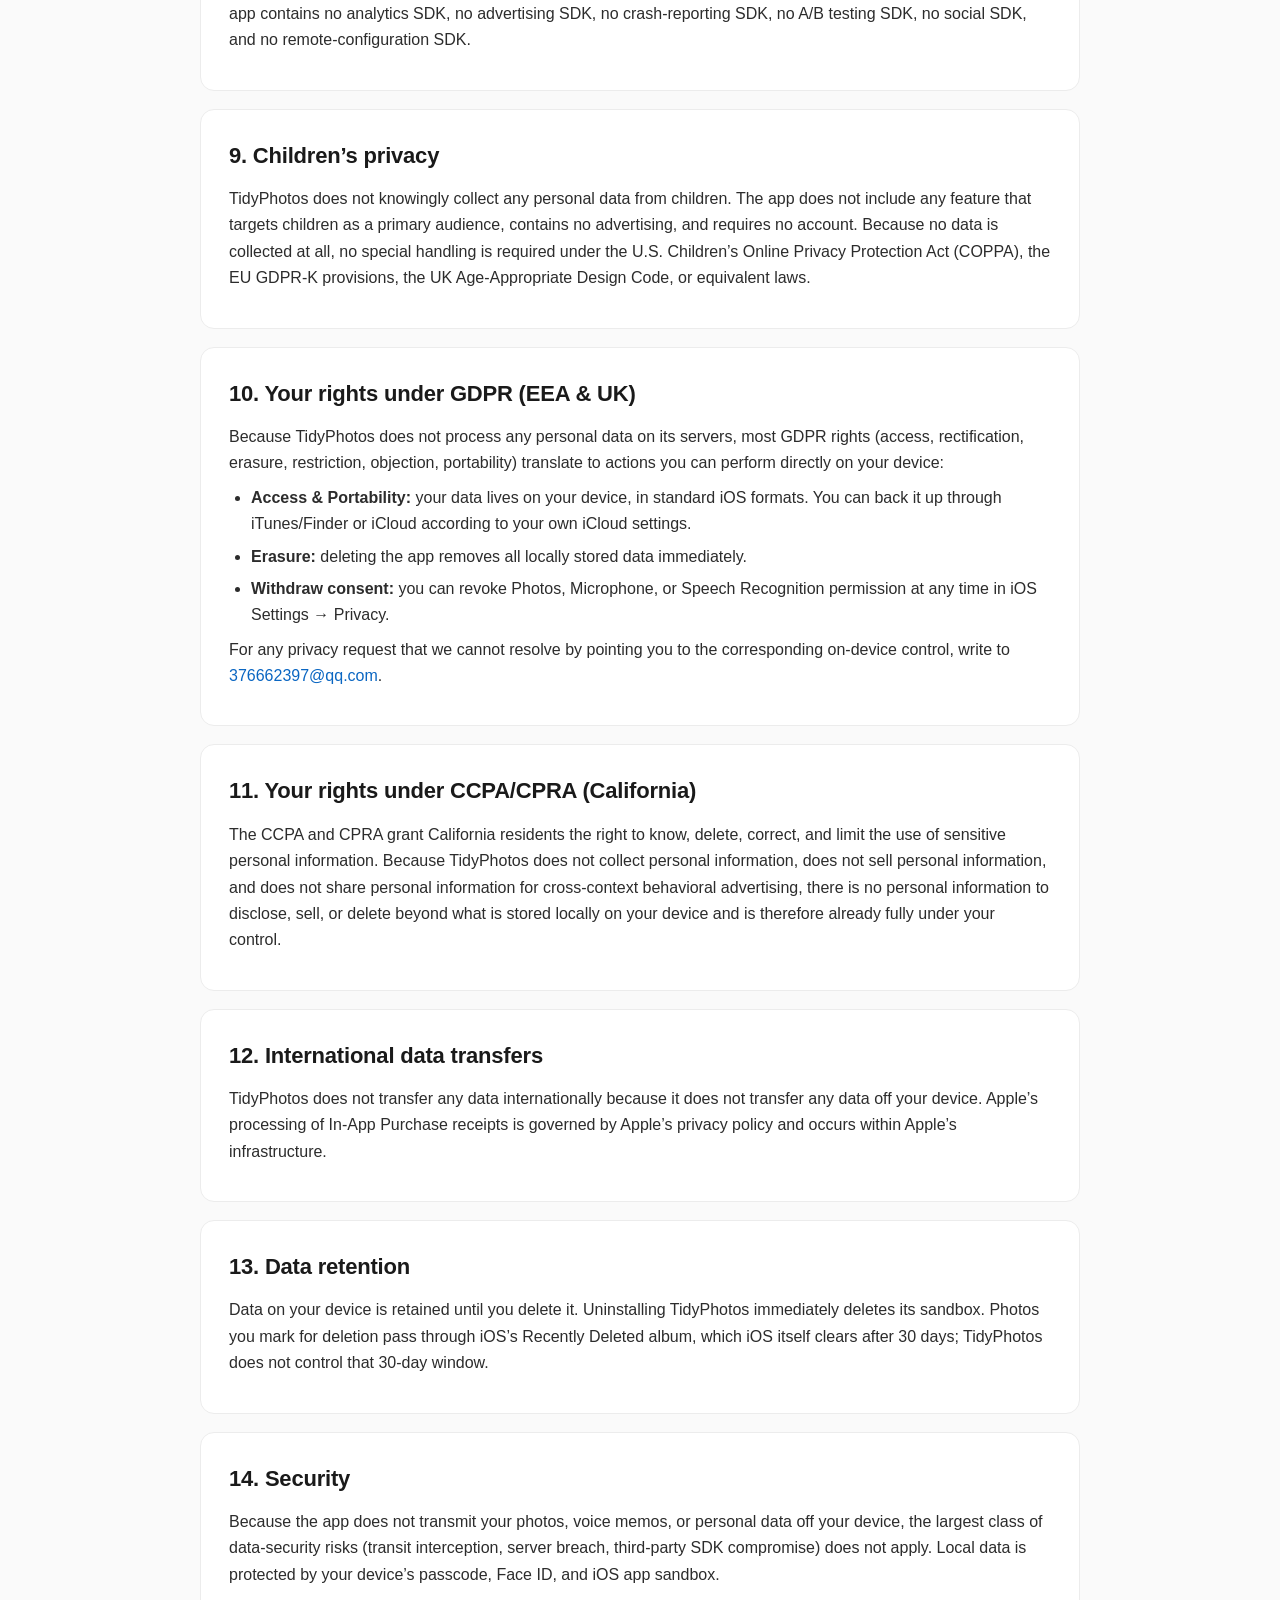
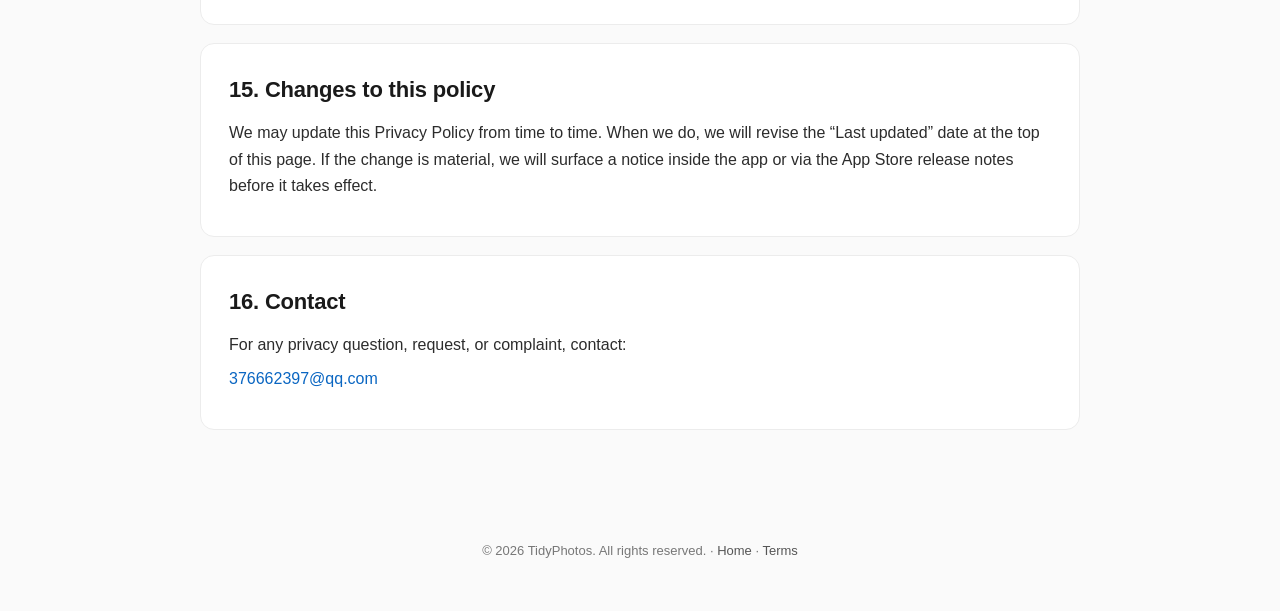
==== commit 0ed0a955: "Add favicon, apple-touch-icon, and nav logo across all 4 pages Add the TidyPhotos app icon to the pu" ====
--- a/privacy.html
+++ b/privacy.html
@@ -5,12 +5,14 @@
 <meta name="viewport" content="width=device-width, initial-scale=1">
 <title>Privacy Policy — TidyPhotos</title>
 <meta name="description" content="TidyPhotos Privacy Policy. 100% on-device. No data collection. No servers. No third-party sharing.">
+<link rel="icon" type="image/png" sizes="32x32" href="favicon-32.png">
+<link rel="apple-touch-icon" sizes="180x180" href="apple-touch-icon.png">
 <link rel="stylesheet" href="styles.css">
 </head>
 <body class="legal">
 
 <nav class="nav">
-  <div class="brand">TidyPhotos</div>
+  <div class="brand"><img class="nav-logo" src="nav-logo.png" alt="">TidyPhotos</div>
   <div class="links">
     <a href="index.html">Home</a>
     <a href="support.html">Support</a>
--- a/styles.css
+++ b/styles.css
@@ -22,7 +22,8 @@
   align-items: center;
   justify-content: space-between;
 }
-.nav .brand { font-weight: 700; font-size: 18px; letter-spacing: 0.2px; }
+.nav .brand { font-weight: 700; font-size: 18px; letter-spacing: 0.2px; display: flex; align-items: center; gap: 10px; }
+.nav .brand .nav-logo { width: 28px; height: 28px; border-radius: 7px; }
 .nav .links a { color: #fff; margin-left: 18px; font-size: 14px; opacity: 0.9; }
 .nav .links a:hover { opacity: 1; text-decoration: underline; }
 
